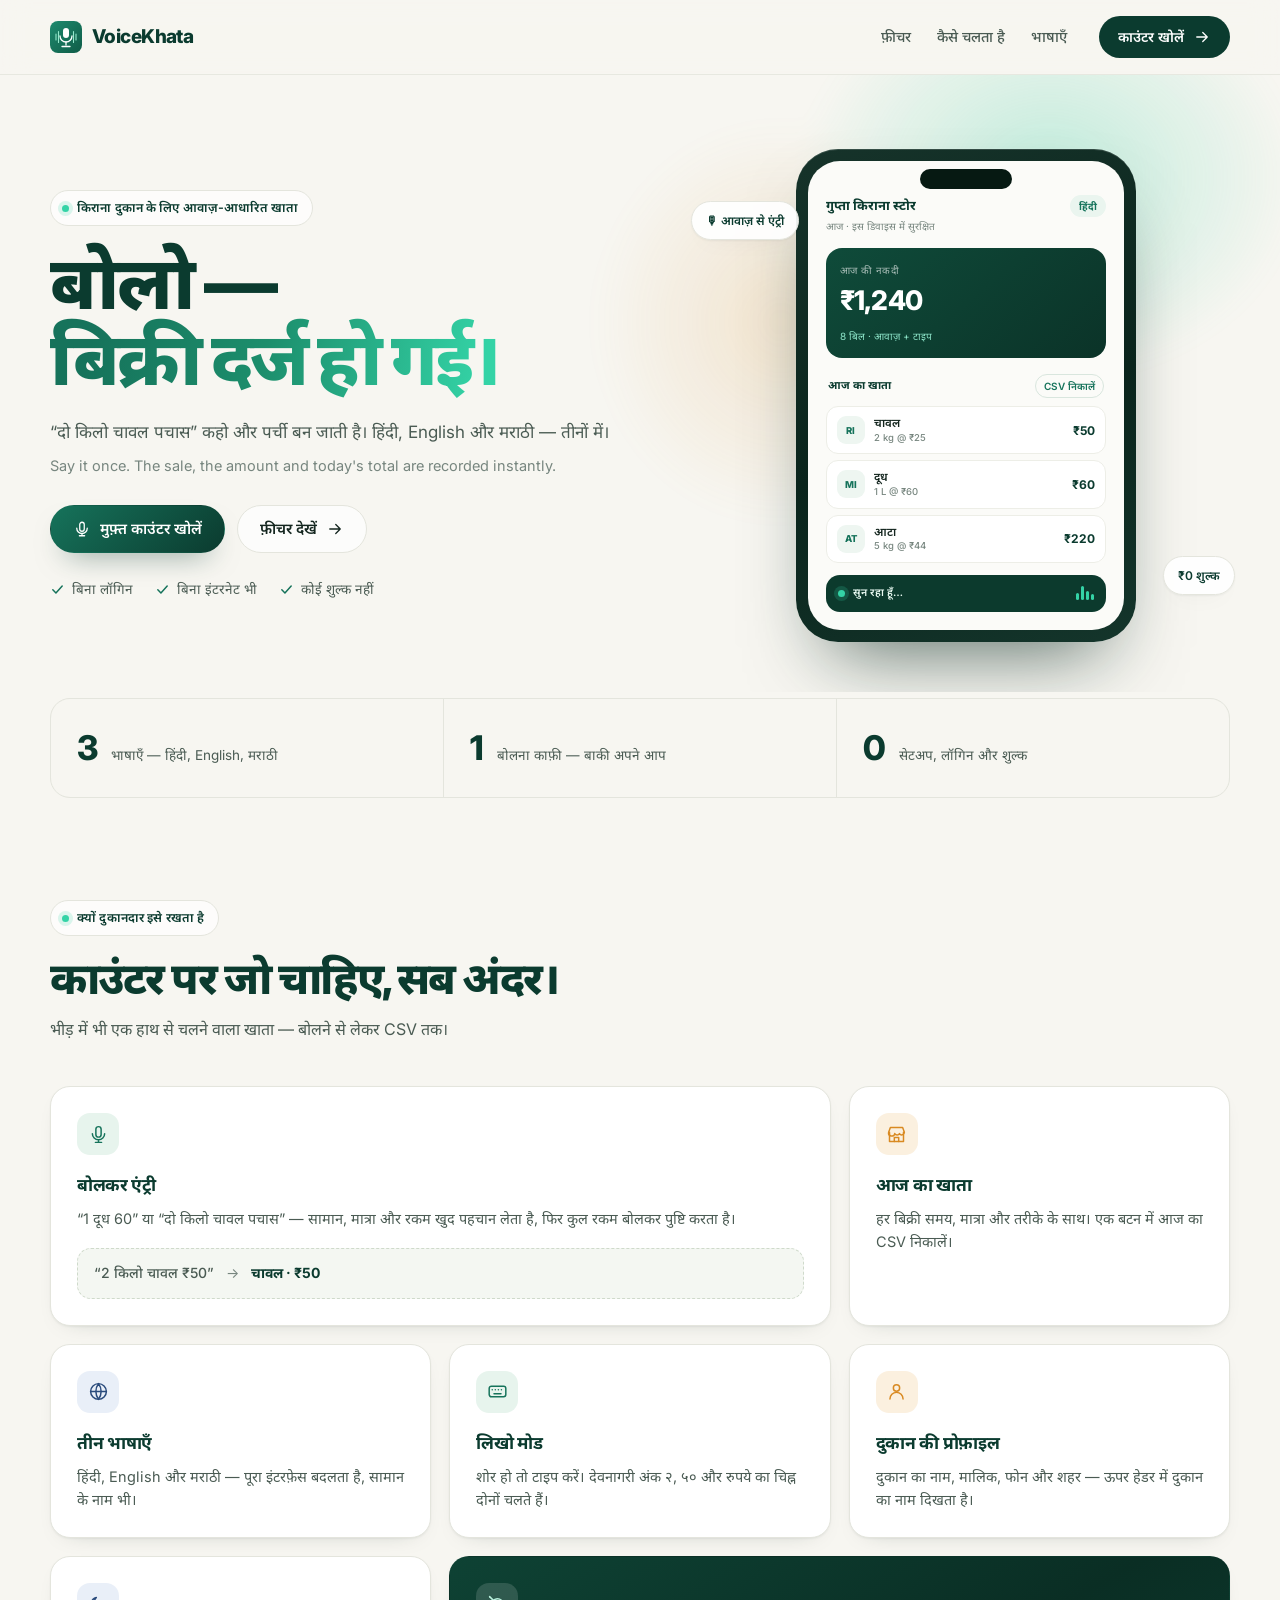
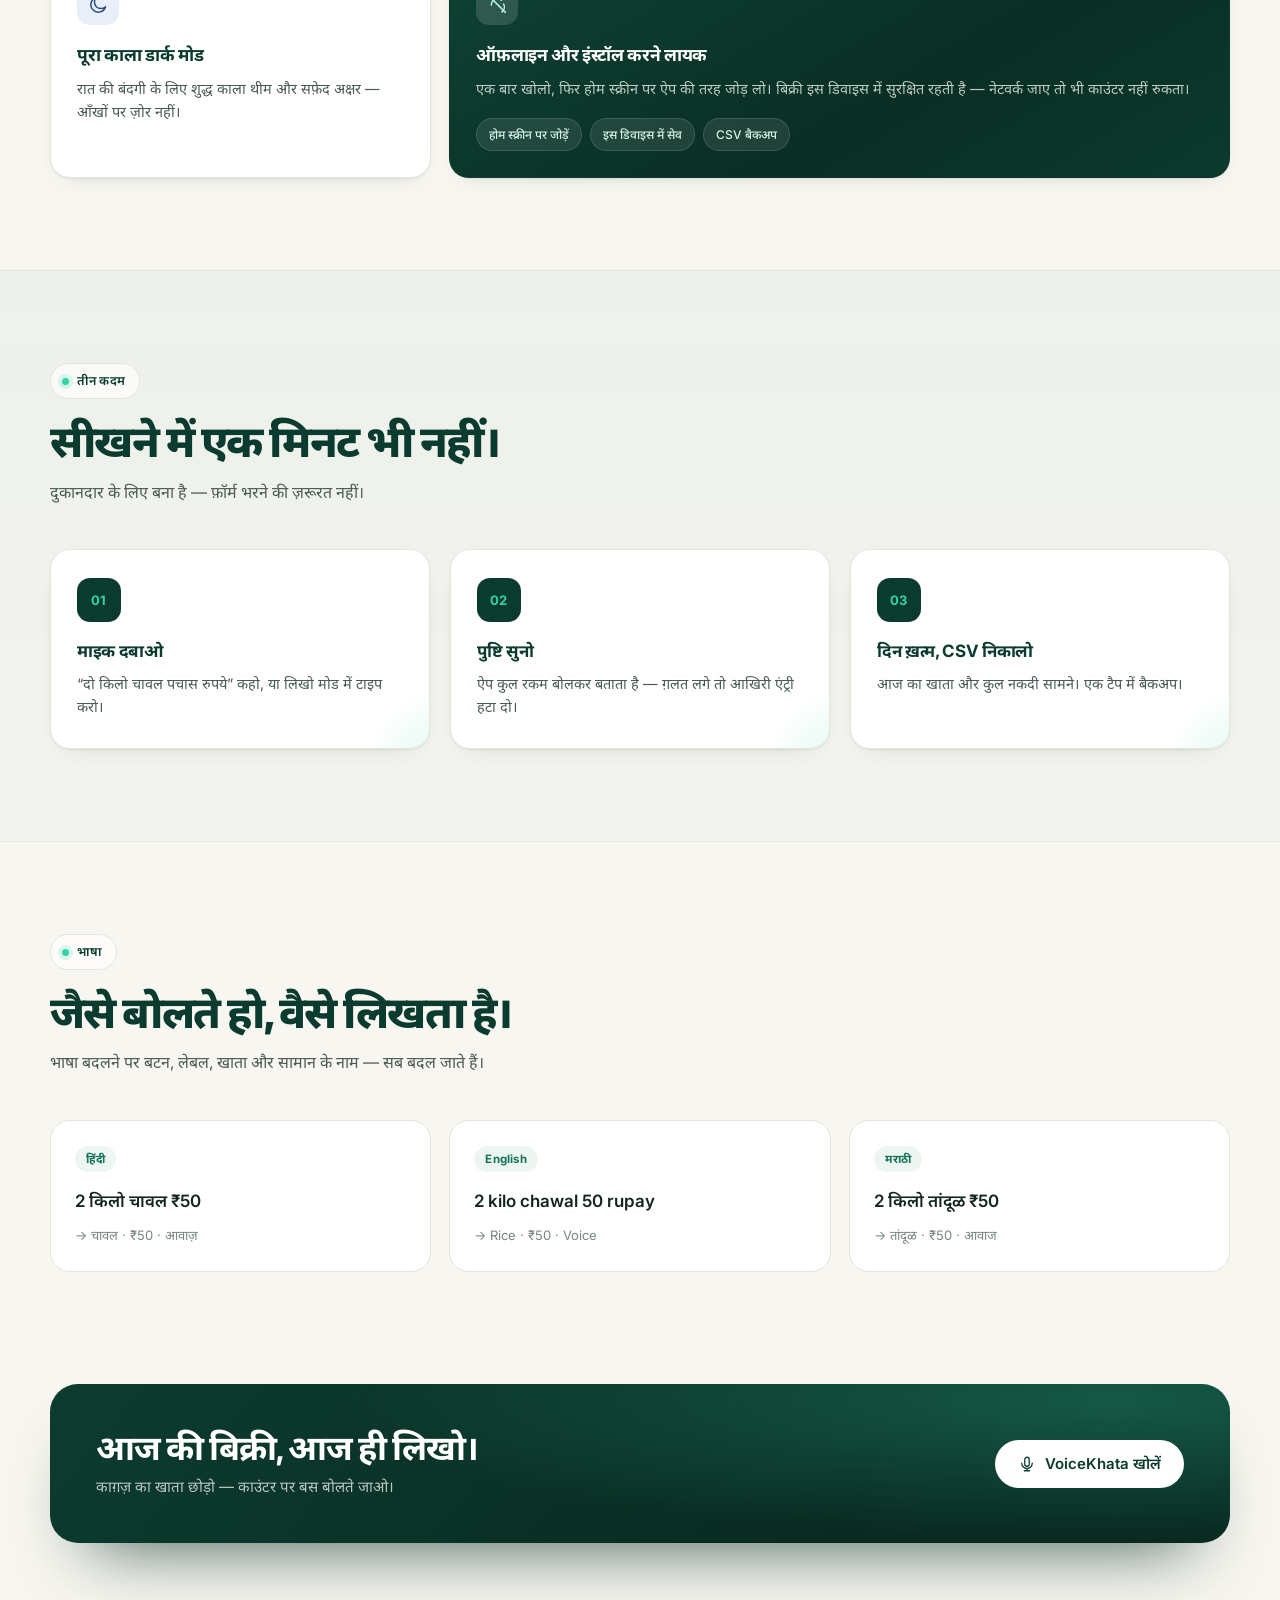
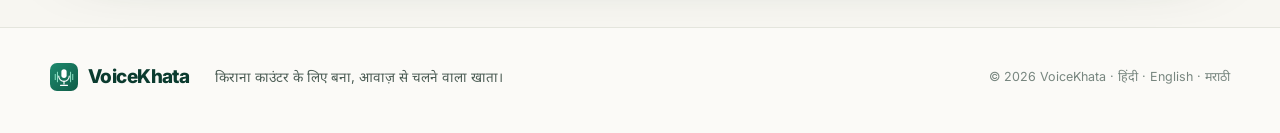
==== web/site/index.html @ f40ab196 "Translate the whole counter into three languages and ship a landing site The counter now switches ev" ====
<!DOCTYPE html>
<html lang="hi">
<head>
<meta charset="utf-8" />
<meta name="viewport" content="width=device-width, initial-scale=1" />
<meta name="theme-color" content="#0B3B2F" />
<meta name="description" content="VoiceKhata — किराना दुकान के लिए आवाज़ से चलने वाला खाता। बोलो, बिक्री दर्ज हो गई। A voice-first sales ledger for kirana shops." />
<title>VoiceKhata — बोलो, बिक्री दर्ज हो गई</title>
<link rel="icon" href="../icons/icon.svg" type="image/svg+xml" />
<link rel="preconnect" href="https://fonts.googleapis.com" />
<link rel="preconnect" href="https://fonts.gstatic.com" crossorigin />
<link href="https://fonts.googleapis.com/css2?family=Inter:wght@400;500;600;700;800&family=Noto+Sans+Devanagari:wght@400;500;600;700&display=swap" rel="stylesheet" />
<link rel="stylesheet" href="site.css" />
</head>
<body>

<svg class="sprite" aria-hidden="true" focusable="false">
  <symbol id="i-mic" viewBox="0 0 24 24"><path d="M12 3a3 3 0 0 1 3 3v6a3 3 0 0 1-6 0V6a3 3 0 0 1 3-3Z"/><path d="M5 11a7 7 0 0 0 14 0M12 18v3M8.5 21h7"/></symbol>
  <symbol id="i-check" viewBox="0 0 24 24"><path d="m4.5 12.5 5 5 10-11"/></symbol>
  <symbol id="i-arrow" viewBox="0 0 24 24"><path d="M5 12h14M13 6l6 6-6 6"/></symbol>
  <symbol id="i-keyboard" viewBox="0 0 24 24"><rect x="2.5" y="6" width="19" height="12" rx="2.5"/><path d="M6 10h.01M9.5 10h.01M13 10h.01M16.5 10h.01M8 14.5h8"/></symbol>
  <symbol id="i-download" viewBox="0 0 24 24"><path d="M12 3v12m0 0 4.5-4.5M12 15l-4.5-4.5"/><path d="M4 18.5v1A1.5 1.5 0 0 0 5.5 21h13a1.5 1.5 0 0 0 1.5-1.5v-1"/></symbol>
  <symbol id="i-moon" viewBox="0 0 24 24"><path d="M20 14.5A8.5 8.5 0 1 1 9.5 4a6.8 6.8 0 0 0 10.5 10.5Z"/></symbol>
  <symbol id="i-user" viewBox="0 0 24 24"><circle cx="12" cy="8" r="3.6"/><path d="M4.5 20.5a7.5 7.5 0 0 1 15 0"/></symbol>
  <symbol id="i-store" viewBox="0 0 24 24"><path d="M4 9.5V20h16V9.5"/><path d="M3 9.5 5 4h14l2 5.5a3 3 0 0 1-5.6 1.4 3 3 0 0 1-5.4 0A3 3 0 0 1 3 9.5Z"/><path d="M9.5 20v-4.5h5V20"/></symbol>
  <symbol id="i-globe" viewBox="0 0 24 24"><circle cx="12" cy="12" r="9"/><path d="M3 12h18M12 3a15 15 0 0 1 0 18 15 15 0 0 1 0-18Z"/></symbol>
  <symbol id="i-offline" viewBox="0 0 24 24"><path d="M5 12.5a7 7 0 0 1 11.5-5.4M19 11.5a7 7 0 0 1-2 9"/><path d="m3 3 18 18"/></symbol>
</svg>

<header class="nav">
  <div class="shell nav__inner">
    <a class="brand" href="../">
      <img src="../icons/icon.svg" alt="" width="32" height="32" />
      <span class="brand__name">VoiceKhata</span>
    </a>
    <nav class="nav__links" aria-label="Primary">
      <a href="#features">फ़ीचर</a>
      <a href="#how">कैसे चलता है</a>
      <a href="#languages">भाषाएँ</a>
    </nav>
    <a class="btn btn--dark btn--sm nav__cta" href="../">
      काउंटर खोलें
      <svg class="ic"><use href="#i-arrow"/></svg>
    </a>
  </div>
</header>

<main>

  <!-- HERO -->
  <section class="hero">
    <div class="hero__glow" aria-hidden="true"></div>
    <div class="shell hero__grid">
      <div class="hero__copy">
        <p class="eyebrow reveal" style="--i:0">
          <span class="dot"></span> किराना दुकान के लिए आवाज़-आधारित खाता
        </p>
        <h1 class="hero__title reveal" style="--i:1">
          बोलो —<br />
          <span class="grad">बिक्री दर्ज हो गई।</span>
        </h1>
        <p class="hero__sub reveal" style="--i:2">
          “दो किलो चावल पचास” कहो और पर्ची बन जाती है। हिंदी, English और मराठी — तीनों में।
          <span class="hero__sub-en">Say it once. The sale, the amount and today's total are recorded instantly.</span>
        </p>
        <div class="hero__actions reveal" style="--i:3">
          <a class="btn btn--primary" href="../">
            <svg class="ic"><use href="#i-mic"/></svg>
            मुफ़्त काउंटर खोलें
          </a>
          <a class="btn btn--ghost" href="#features">
            फ़ीचर देखें
            <svg class="ic"><use href="#i-arrow"/></svg>
          </a>
        </div>
        <ul class="hero__proof reveal" style="--i:4">
          <li><svg class="ic"><use href="#i-check"/></svg> बिना लॉगिन</li>
          <li><svg class="ic"><use href="#i-check"/></svg> बिना इंटरनेट भी</li>
          <li><svg class="ic"><use href="#i-check"/></svg> कोई शुल्क नहीं</li>
        </ul>
      </div>

      <div class="hero__stage reveal" style="--i:2" aria-hidden="true">
        <div class="phone">
          <div class="phone__notch"></div>
          <div class="phone__screen">
            <div class="mini__top">
              <div>
                <p class="mini__shop">गुप्ता किराना स्टोर</p>
                <p class="mini__meta">आज · इस डिवाइस में सुरक्षित</p>
              </div>
              <span class="mini__chip">हिंदी</span>
            </div>

            <div class="mini__cash">
              <span>आज की नकदी</span>
              <strong>₹1,240</strong>
              <span class="mini__badge">8 बिल · आवाज़ + टाइप</span>
            </div>

            <div class="mini__legend">
              <span>आज का खाता</span>
              <span>CSV निकालें</span>
            </div>

            <ul class="mini__rows">
              <li>
                <span class="mini__avatar">RI</span>
                <span class="mini__name">चावल<small>2 kg @ ₹25</small></span>
                <span class="mini__amt">₹50</span>
              </li>
              <li>
                <span class="mini__avatar">MI</span>
                <span class="mini__name">दूध<small>1 L @ ₹60</small></span>
                <span class="mini__amt">₹60</span>
              </li>
              <li>
                <span class="mini__avatar">AT</span>
                <span class="mini__name">आटा<small>5 kg @ ₹44</small></span>
                <span class="mini__amt">₹220</span>
              </li>
            </ul>

            <div class="mini__mic">
              <span class="mini__mic-dot"></span>
              <span>सुन रहा हूँ…</span>
              <span class="mini__wave"><i></i><i></i><i></i><i></i></span>
            </div>
          </div>
        </div>
        <span class="float float--1">🎙 आवाज़ से एंट्री</span>
        <span class="float float--2">₹0 शुल्क</span>
      </div>
    </div>
  </section>

  <!-- STATS -->
  <section class="stats">
    <div class="shell stats__grid">
      <div class="stat reveal"><b>3</b><span>भाषाएँ — हिंदी, English, मराठी</span></div>
      <div class="stat reveal" style="--i:1"><b>1</b><span>बोलना काफ़ी — बाकी अपने आप</span></div>
      <div class="stat reveal" style="--i:2"><b>0</b><span>सेटअप, लॉगिन और शुल्क</span></div>
    </div>
  </section>

  <!-- FEATURES -->
  <section class="section" id="features">
    <div class="shell">
      <header class="section__head">
        <p class="eyebrow"><span class="dot"></span> क्यों दुकानदार इसे रखता है</p>
        <h2 class="section__title">काउंटर पर जो चाहिए, सब अंदर।</h2>
        <p class="section__sub">भीड़ में भी एक हाथ से चलने वाला खाता — बोलने से लेकर CSV तक।</p>
      </header>

      <div class="cards">
        <article class="card card--wide reveal">
          <span class="card__icon card__icon--green"><svg class="ic"><use href="#i-mic"/></svg></span>
          <h3>बोलकर एंट्री</h3>
          <p>“1 दूध 60” या “दो किलो चावल पचास” — सामान, मात्रा और रकम खुद पहचान लेता है, फिर कुल रकम बोलकर पुष्टि करता है।</p>
          <div class="sample">
            <span class="sample__quote">“2 किलो चावल ₹50”</span>
            <span class="sample__arrow">→</span>
            <span class="sample__out">चावल · ₹50</span>
          </div>
        </article>

        <article class="card reveal" style="--i:1">
          <span class="card__icon card__icon--amber"><svg class="ic"><use href="#i-store"/></svg></span>
          <h3>आज का खाता</h3>
          <p>हर बिक्री समय, मात्रा और तरीके के साथ। एक बटन में आज का CSV निकालें।</p>
        </article>

        <article class="card reveal" style="--i:2">
          <span class="card__icon card__icon--navy"><svg class="ic"><use href="#i-globe"/></svg></span>
          <h3>तीन भाषाएँ</h3>
          <p>हिंदी, English और मराठी — पूरा इंटरफ़ेस बदलता है, सामान के नाम भी।</p>
        </article>

        <article class="card reveal" style="--i:3">
          <span class="card__icon card__icon--green"><svg class="ic"><use href="#i-keyboard"/></svg></span>
          <h3>लिखो मोड</h3>
          <p>शोर हो तो टाइप करें। देवनागरी अंक २, ५० और रुपये का चिह्न दोनों चलते हैं।</p>
        </article>

        <article class="card reveal" style="--i:4">
          <span class="card__icon card__icon--amber"><svg class="ic"><use href="#i-user"/></svg></span>
          <h3>दुकान की प्रोफ़ाइल</h3>
          <p>दुकान का नाम, मालिक, फोन और शहर — ऊपर हेडर में दुकान का नाम दिखता है।</p>
        </article>

        <article class="card reveal" style="--i:5">
          <span class="card__icon card__icon--navy"><svg class="ic"><use href="#i-moon"/></svg></span>
          <h3>पूरा काला डार्क मोड</h3>
          <p>रात की बंदगी के लिए शुद्ध काला थीम और सफ़ेद अक्षर — आँखों पर ज़ोर नहीं।</p>
        </article>

        <article class="card card--wide card--dark reveal" style="--i:6">
          <span class="card__icon card__icon--light"><svg class="ic"><use href="#i-offline"/></svg></span>
          <h3>ऑफ़लाइन और इंस्टॉल करने लायक</h3>
          <p>एक बार खोलो, फिर होम स्क्रीन पर ऐप की तरह जोड़ लो। बिक्री इस डिवाइस में सुरक्षित रहती है — नेटवर्क जाए तो भी काउंटर नहीं रुकता।</p>
          <div class="pills">
            <span>होम स्क्रीन पर जोड़ें</span>
            <span>इस डिवाइस में सेव</span>
            <span>CSV बैकअप</span>
          </div>
        </article>
      </div>
    </div>
  </section>

  <!-- HOW -->
  <section class="section section--tint" id="how">
    <div class="shell">
      <header class="section__head">
        <p class="eyebrow"><span class="dot"></span> तीन कदम</p>
        <h2 class="section__title">सीखने में एक मिनट भी नहीं।</h2>
        <p class="section__sub">दुकानदार के लिए बना है — फ़ॉर्म भरने की ज़रूरत नहीं।</p>
      </header>

      <ol class="steps">
        <li class="step reveal">
          <span class="step__no">01</span>
          <h3>माइक दबाओ</h3>
          <p>“दो किलो चावल पचास रुपये” कहो, या लिखो मोड में टाइप करो।</p>
        </li>
        <li class="step reveal" style="--i:1">
          <span class="step__no">02</span>
          <h3>पुष्टि सुनो</h3>
          <p>ऐप कुल रकम बोलकर बताता है — ग़लत लगे तो आखिरी एंट्री हटा दो।</p>
        </li>
        <li class="step reveal" style="--i:2">
          <span class="step__no">03</span>
          <h3>दिन ख़त्म, CSV निकालो</h3>
          <p>आज का खाता और कुल नकदी सामने। एक टैप में बैकअप।</p>
        </li>
      </ol>
    </div>
  </section>

  <!-- LANGUAGES -->
  <section class="section" id="languages">
    <div class="shell">
      <header class="section__head">
        <p class="eyebrow"><span class="dot"></span> भाषा</p>
        <h2 class="section__title">जैसे बोलते हो, वैसे लिखता है।</h2>
        <p class="section__sub">भाषा बदलने पर बटन, लेबल, खाता और सामान के नाम — सब बदल जाते हैं।</p>
      </header>

      <div class="langs">
        <article class="lang reveal">
          <span class="lang__tag">हिंदी</span>
          <p class="lang__line">2 किलो चावल ₹50</p>
          <span class="lang__out">→ चावल · ₹50 · आवाज़</span>
        </article>
        <article class="lang reveal" style="--i:1">
          <span class="lang__tag">English</span>
          <p class="lang__line">2 kilo chawal 50 rupay</p>
          <span class="lang__out">→ Rice · ₹50 · Voice</span>
        </article>
        <article class="lang reveal" style="--i:2">
          <span class="lang__tag">मराठी</span>
          <p class="lang__line">2 किलो तांदूळ ₹50</p>
          <span class="lang__out">→ तांदूळ · ₹50 · आवाज</span>
        </article>
      </div>
    </div>
  </section>

  <!-- CTA -->
  <section class="cta">
    <div class="shell cta__inner">
      <div>
        <h2>आज की बिक्री, आज ही लिखो।</h2>
        <p>काग़ज़ का खाता छोड़ो — काउंटर पर बस बोलते जाओ।</p>
      </div>
      <a class="btn btn--light" href="../">
        <svg class="ic"><use href="#i-mic"/></svg>
        VoiceKhata खोलें
      </a>
    </div>
  </section>

</main>

<footer class="foot">
  <div class="shell foot__inner">
    <div class="brand">
      <img src="../icons/icon.svg" alt="" width="28" height="28" />
      <span class="brand__name">VoiceKhata</span>
    </div>
    <p class="foot__note">किराना काउंटर के लिए बना, आवाज़ से चलने वाला खाता।</p>
    <p class="foot__meta">© <span id="year">2026</span> VoiceKhata · हिंदी · English · मराठी</p>
  </div>
</footer>

<script>
  document.getElementById("year").textContent = new Date().getFullYear();

  const targets = document.querySelectorAll(".reveal");
  if ("IntersectionObserver" in window) {
    const io = new IntersectionObserver((entries) => {
      entries.forEach((entry) => {
        if (entry.isIntersecting) {
          entry.target.classList.add("is-in");
          io.unobserve(entry.target);
        }
      });
    }, { rootMargin: "0px 0px -8% 0px", threshold: 0.12 });
    targets.forEach((el) => io.observe(el));
  } else {
    targets.forEach((el) => el.classList.add("is-in"));
  }
</script>
</body>
</html>
---- web/site/site.css ----
/* =========================================================
   VoiceKhata — marketing site
   ========================================================= */

:root {
  --forest: #0B3B2F;
  --forest-2: #10513F;
  --green: #16735B;
  --mint: #34D3A6;
  --ink: #14261F;
  --body: #4A5B53;
  --muted: #77867F;
  --cream: #F7F6F1;
  --paper: #FFFFFF;
  --line: #E4E5DD;
  --amber: #D98A22;
  --navy: #2A4B7C;
  --radius: 20px;
  --shadow-sm: 0 1px 2px rgba(16, 40, 32, 0.05), 0 8px 24px -18px rgba(16, 40, 32, 0.35);
  --shadow-md: 0 2px 4px rgba(16, 40, 32, 0.04), 0 28px 60px -34px rgba(16, 40, 32, 0.45);
  --font: "Inter", "Noto Sans Devanagari", system-ui, -apple-system, "Segoe UI", sans-serif;
}

* { box-sizing: border-box; }

html { scroll-behavior: smooth; -webkit-text-size-adjust: 100%; }

body {
  margin: 0;
  font-family: var(--font);
  color: var(--ink);
  background: var(--cream);
  line-height: 1.6;
  -webkit-font-smoothing: antialiased;
  overflow-x: hidden;
}

img, svg { display: block; }

a { color: inherit; text-decoration: none; }

.shell { width: min(1180px, 100% - 48px); margin-inline: auto; }

.sprite { position: absolute; width: 0; height: 0; overflow: hidden; }

.ic { width: 18px; height: 18px; fill: none; stroke: currentColor; stroke-width: 1.7; stroke-linecap: round; stroke-linejoin: round; flex: none; }

/* ---------------------------- buttons ---------------------------- */

.btn {
  display: inline-flex;
  align-items: center;
  justify-content: center;
  gap: 9px;
  min-height: 48px;
  padding: 0 22px;
  border: 1px solid transparent;
  border-radius: 999px;
  font: inherit;
  font-size: 15px;
  font-weight: 600;
  cursor: pointer;
  transition: transform 0.28s cubic-bezier(0.22, 1, 0.36, 1), box-shadow 0.28s, background 0.2s, color 0.2s;
}

.btn--sm { min-height: 42px; padding: 0 18px; font-size: 14px; }

.btn--primary {
  background: linear-gradient(135deg, var(--green), var(--forest));
  color: #fff;
  box-shadow: 0 14px 30px -16px rgba(11, 59, 47, 0.65);
}

.btn--primary:hover { transform: translateY(-2px); box-shadow: 0 20px 38px -16px rgba(11, 59, 47, 0.75); }

.btn--dark { background: var(--forest); color: #fff; }
.btn--dark:hover { background: var(--forest-2); transform: translateY(-1px); }

.btn--ghost { background: rgba(255, 255, 255, 0.7); border-color: var(--line); color: var(--ink); }
.btn--ghost:hover { border-color: #C7CBBF; background: #fff; transform: translateY(-2px); }

.btn--light { background: #fff; color: var(--forest); }
.btn--light:hover { transform: translateY(-2px); box-shadow: 0 18px 34px -18px rgba(0, 0, 0, 0.5); }

/* ---------------------------- nav ---------------------------- */

.nav {
  position: sticky;
  top: 0;
  z-index: 30;
  background: rgba(247, 246, 241, 0.82);
  backdrop-filter: saturate(1.5) blur(14px);
  border-bottom: 1px solid rgba(228, 229, 221, 0.8);
}

.nav__inner { display: flex; align-items: center; gap: 28px; height: 74px; }

.brand { display: inline-flex; align-items: center; gap: 10px; }

.brand__name {
  font-weight: 800;
  font-size: 19px;
  letter-spacing: -0.03em;
  color: var(--forest);
}

.nav__links { display: flex; gap: 26px; margin-left: auto; font-size: 14.5px; font-weight: 500; color: var(--body); }
.nav__links a { position: relative; padding: 6px 0; transition: color 0.2s; }
.nav__links a::after {
  content: "";
  position: absolute;
  left: 0; right: 100%; bottom: 0;
  height: 2px;
  background: var(--mint);
  border-radius: 2px;
  transition: right 0.28s cubic-bezier(0.22, 1, 0.36, 1);
}
.nav__links a:hover { color: var(--forest); }
.nav__links a:hover::after { right: 0; }

.nav__cta { margin-left: 4px; }

/* ---------------------------- hero ---------------------------- */

.hero { position: relative; padding: 64px 0 40px; overflow: hidden; }

.hero__glow {
  position: absolute;
  inset: -30% -10% auto 40%;
  height: 720px;
  background:
    radial-gradient(closest-side at 60% 40%, rgba(52, 211, 166, 0.28), transparent 70%),
    radial-gradient(closest-side at 30% 60%, rgba(217, 138, 34, 0.16), transparent 70%);
  filter: blur(10px);
  pointer-events: none;
}

.hero__grid {
  position: relative;
  display: grid;
  grid-template-columns: 1.06fr 0.94fr;
  gap: 56px;
  align-items: center;
}

.eyebrow {
  display: inline-flex;
  align-items: center;
  gap: 8px;
  margin: 0 0 18px;
  padding: 7px 14px 7px 11px;
  border: 1px solid var(--line);
  border-radius: 999px;
  background: rgba(255, 255, 255, 0.72);
  font-size: 12.5px;
  font-weight: 600;
  letter-spacing: 0.01em;
  color: var(--forest);
}

.eyebrow .dot { width: 7px; height: 7px; border-radius: 50%; background: var(--mint); box-shadow: 0 0 0 4px rgba(52, 211, 166, 0.18); }

.hero__title {
  margin: 0;
  font-size: clamp(40px, 6vw, 74px);
  line-height: 1.03;
  letter-spacing: -0.045em;
  font-weight: 800;
  color: var(--forest);
}

.grad {
  background: linear-gradient(100deg, var(--green) 10%, #1C8E6C 48%, var(--mint) 96%);
  -webkit-background-clip: text;
  background-clip: text;
  color: transparent;
}

.hero__sub {
  max-width: 33em;
  margin: 22px 0 0;
  font-size: 17px;
  color: var(--body);
}

.hero__sub-en { display: block; margin-top: 8px; font-size: 14.5px; color: var(--muted); }

.hero__actions { display: flex; flex-wrap: wrap; gap: 12px; margin-top: 28px; }

.hero__proof { display: flex; flex-wrap: wrap; gap: 8px 22px; margin: 26px 0 0; padding: 0; list-style: none; font-size: 13.5px; color: var(--body); }
.hero__proof li { display: flex; align-items: center; gap: 7px; }
.hero__proof .ic { width: 15px; height: 15px; color: var(--green); stroke-width: 2.4; }

/* phone */

.hero__stage { position: relative; display: grid; place-items: center; padding: 10px 0; }

.phone {
  position: relative;
  width: min(340px, 100%);
  padding: 12px;
  border-radius: 42px;
  background: linear-gradient(160deg, #16332A, #0A241C 55%, #14352B);
  box-shadow:
    0 40px 80px -34px rgba(9, 40, 31, 0.7),
    0 0 0 1px rgba(255, 255, 255, 0.06),
    inset 0 1px 0 rgba(255, 255, 255, 0.14);
  animation: float 7s ease-in-out infinite;
}

@keyframes float {
  0%, 100% { transform: translateY(0) rotate(-1deg); }
  50% { transform: translateY(-12px) rotate(-1deg); }
}

.phone__notch {
  position: absolute;
  top: 20px; left: 50%;
  translate: -50% 0;
  width: 92px; height: 20px;
  border-radius: 999px;
  background: #061912;
  z-index: 2;
}

.phone__screen {
  position: relative;
  border-radius: 32px;
  background: #FBFBF8;
  padding: 34px 18px 18px;
  overflow: hidden;
}

.mini__top { display: flex; align-items: flex-start; justify-content: space-between; gap: 10px; }

.mini__shop { margin: 0; font-size: 13px; font-weight: 700; color: var(--forest); }
.mini__meta { margin: 2px 0 0; font-size: 10px; color: var(--muted); }

.mini__chip {
  padding: 3px 9px;
  border-radius: 999px;
  background: #EAF5EF;
  color: var(--green);
  font-size: 10px;
  font-weight: 700;
}

.mini__cash {
  margin-top: 14px;
  padding: 14px;
  border-radius: 16px;
  background: linear-gradient(140deg, #0F4B3A, #0B3328);
  color: #fff;
  display: grid;
  gap: 1px;
}

.mini__cash span:first-child { font-size: 10px; color: rgba(255, 255, 255, 0.65); letter-spacing: 0.04em; text-transform: uppercase; }
.mini__cash strong { font-size: 27px; letter-spacing: -0.03em; font-weight: 800; }
.mini__badge { margin-top: 5px; font-size: 10px; color: #8FE7CB; }

.mini__legend { display: flex; justify-content: space-between; align-items: center; margin: 16px 2px 8px; font-size: 11px; font-weight: 700; color: var(--forest); }
.mini__legend span:last-child { font-weight: 600; color: var(--green); font-size: 10px; padding: 3px 8px; border: 1px solid #D9E6DE; border-radius: 999px; }

.mini__rows { list-style: none; margin: 0; padding: 0; display: grid; gap: 6px; }

.mini__rows li {
  display: flex;
  align-items: center;
  gap: 9px;
  padding: 9px 10px;
  border-radius: 12px;
  background: #fff;
  border: 1px solid #EDEEE7;
}

.mini__avatar {
  display: grid;
  place-items: center;
  width: 28px; height: 28px;
  border-radius: 9px;
  background: #EEF6F1;
  color: var(--green);
  font-size: 9.5px;
  font-weight: 800;
  letter-spacing: 0.02em;
  flex: none;
}

.mini__name { display: grid; font-size: 11.5px; font-weight: 600; color: var(--ink); line-height: 1.35; }
.mini__name small { font-size: 9.5px; font-weight: 500; color: var(--muted); }
.mini__amt { margin-left: auto; font-size: 12px; font-weight: 700; color: var(--forest); }

.mini__mic {
  display: flex;
  align-items: center;
  gap: 8px;
  margin-top: 12px;
  padding: 10px 12px;
  border-radius: 14px;
  background: #0C3A2D;
  color: #EAFBF3;
  font-size: 10.5px;
  font-weight: 600;
}

.mini__mic-dot { width: 7px; height: 7px; border-radius: 50%; background: var(--mint); box-shadow: 0 0 0 4px rgba(52, 211, 166, 0.2); animation: pulse 1.8s infinite; }

@keyframes pulse {
  0%, 100% { box-shadow: 0 0 0 3px rgba(52, 211, 166, 0.24); }
  50% { box-shadow: 0 0 0 8px rgba(52, 211, 166, 0.04); }
}

.mini__wave { margin-left: auto; display: flex; align-items: flex-end; gap: 2.5px; height: 14px; }
.mini__wave i { width: 2.5px; border-radius: 2px; background: var(--mint); animation: wave 1.1s ease-in-out infinite; }
.mini__wave i:nth-child(1) { height: 55%; animation-delay: 0s; }
.mini__wave i:nth-child(2) { height: 100%; animation-delay: 0.15s; }
.mini__wave i:nth-child(3) { height: 70%; animation-delay: 0.3s; }
.mini__wave i:nth-child(4) { height: 45%; animation-delay: 0.45s; }

@keyframes wave {
  0%, 100% { transform: scaleY(0.45); opacity: 0.7; }
  50% { transform: scaleY(1); opacity: 1; }
}

.float {
  position: absolute;
  padding: 9px 14px;
  border-radius: 999px;
  background: rgba(255, 255, 255, 0.92);
  border: 1px solid var(--line);
  box-shadow: var(--shadow-sm);
  font-size: 12px;
  font-weight: 600;
  color: var(--forest);
  white-space: nowrap;
}

.float--1 { top: 12%; left: -2%; animation: drift 6s ease-in-out infinite; }
.float--2 { bottom: 11%; right: -1%; animation: drift 6s ease-in-out 1.2s infinite; }

@keyframes drift {
  0%, 100% { transform: translateY(0); }
  50% { transform: translateY(-9px); }
}

/* ---------------------------- stats ---------------------------- */

.stats { padding: 6px 0 10px; }

.stats__grid {
  display: grid;
  grid-template-columns: repeat(3, 1fr);
  gap: 1px;
  background: var(--line);
  border: 1px solid var(--line);
  border-radius: var(--radius);
  overflow: hidden;
}

.stat { background: var(--cream); padding: 22px 26px; display: flex; align-items: baseline; gap: 14px; }
.stat b { font-size: 34px; font-weight: 800; letter-spacing: -0.04em; color: var(--forest); }
.stat span { font-size: 13.5px; color: var(--body); }

/* ---------------------------- sections ---------------------------- */

.section { padding: 92px 0; }
.section--tint { background: linear-gradient(180deg, rgba(22, 115, 91, 0.045), rgba(22, 115, 91, 0.015)); border-block: 1px solid rgba(228, 229, 221, 0.9); }

.section__head { max-width: 620px; margin-bottom: 44px; }
.section__title { margin: 0; font-size: clamp(28px, 4vw, 44px); line-height: 1.1; letter-spacing: -0.035em; font-weight: 800; color: var(--forest); }
.section__sub { margin: 14px 0 0; font-size: 16px; color: var(--body); }

/* ---------------------------- cards ---------------------------- */

.cards { display: grid; grid-template-columns: repeat(3, 1fr); gap: 18px; }

.card {
  position: relative;
  padding: 26px;
  border-radius: var(--radius);
  background: var(--paper);
  border: 1px solid var(--line);
  box-shadow: var(--shadow-sm);
  transition: transform 0.4s cubic-bezier(0.22, 1, 0.36, 1), box-shadow 0.4s, border-color 0.3s;
}

.card:hover { transform: translateY(-5px); box-shadow: var(--shadow-md); border-color: #D6DACD; }

.card h3 { margin: 16px 0 8px; font-size: 17.5px; letter-spacing: -0.02em; color: var(--forest); }
.card p { margin: 0; font-size: 14.5px; color: var(--body); }

.card--wide { grid-column: span 2; display: grid; align-content: start; }

.card__icon {
  display: grid;
  place-items: center;
  width: 42px; height: 42px;
  border-radius: 13px;
}

.card__icon .ic { width: 21px; height: 21px; }
.card__icon--green { background: #E7F4ED; color: var(--green); }
.card__icon--amber { background: #FBF0DF; color: var(--amber); }
.card__icon--navy { background: #E9EFF8; color: var(--navy); }
.card__icon--light { background: rgba(255, 255, 255, 0.14); color: #B8F0DC; }

.sample {
  display: flex;
  align-items: center;
  flex-wrap: wrap;
  gap: 12px;
  margin-top: 18px;
  padding: 13px 16px;
  border-radius: 14px;
  background: #F4F7F2;
  border: 1px dashed #CFDACB;
  font-size: 14px;
}

.sample__quote { color: var(--body); font-weight: 500; }
.sample__arrow { color: var(--muted); }
.sample__out { font-weight: 700; color: var(--forest); }

.card--dark {
  background: linear-gradient(150deg, #0E4234 0%, #0A2E24 60%, #0C3A2D 100%);
  border-color: transparent;
  color: #EAF7F1;
}

.card--dark h3 { color: #fff; }
.card--dark p { color: rgba(234, 247, 241, 0.78); }

.pills { display: flex; flex-wrap: wrap; gap: 8px; margin-top: 18px; }

.pills span {
  padding: 6px 12px;
  border-radius: 999px;
  background: rgba(255, 255, 255, 0.09);
  border: 1px solid rgba(255, 255, 255, 0.13);
  font-size: 12px;
  font-weight: 500;
  color: #D7F3E8;
}

/* ---------------------------- steps ---------------------------- */

.steps { display: grid; grid-template-columns: repeat(3, 1fr); gap: 20px; margin: 0; padding: 0; list-style: none; counter-reset: step; }

.step {
  position: relative;
  padding: 28px 26px 30px;
  border-radius: var(--radius);
  background: var(--paper);
  border: 1px solid var(--line);
  box-shadow: var(--shadow-sm);
  overflow: hidden;
}

.step::after {
  content: "";
  position: absolute;
  inset: auto -30% -60% auto;
  width: 180px; height: 180px;
  border-radius: 50%;
  background: radial-gradient(closest-side, rgba(52, 211, 166, 0.2), transparent);
  pointer-events: none;
}

.step__no {
  display: inline-grid;
  place-items: center;
  width: 44px; height: 44px;
  border-radius: 13px;
  background: var(--forest);
  color: var(--mint);
  font-size: 13px;
  font-weight: 700;
  letter-spacing: 0.04em;
}

.step h3 { margin: 16px 0 6px; font-size: 17px; color: var(--forest); letter-spacing: -0.02em; }
.step p { margin: 0; font-size: 14.5px; color: var(--body); }

/* ---------------------------- languages ---------------------------- */

.langs { display: grid; grid-template-columns: repeat(3, 1fr); gap: 18px; }

.lang {
  padding: 24px;
  border-radius: var(--radius);
  background: var(--paper);
  border: 1px solid var(--line);
  transition: transform 0.35s cubic-bezier(0.22, 1, 0.36, 1), box-shadow 0.35s;
}

.lang:hover { transform: translateY(-4px); box-shadow: var(--shadow-md); }

.lang__tag {
  display: inline-block;
  padding: 4px 11px;
  border-radius: 999px;
  background: #EEF6F1;
  color: var(--green);
  font-size: 11.5px;
  font-weight: 700;
  letter-spacing: 0.02em;
}

.lang__line { margin: 16px 0 6px; font-size: 17px; font-weight: 600; color: var(--ink); }
.lang__out { font-size: 13px; color: var(--muted); }

/* ---------------------------- cta ---------------------------- */

.cta { padding: 20px 0 84px; }

.cta__inner {
  display: flex;
  align-items: center;
  justify-content: space-between;
  gap: 28px;
  padding: 44px 46px;
  border-radius: 28px;
  background:
    radial-gradient(120% 160% at 90% 10%, rgba(52, 211, 166, 0.28), transparent 55%),
    linear-gradient(130deg, #0C3C2F, #092A21 70%);
  color: #fff;
  box-shadow: 0 40px 70px -40px rgba(9, 42, 33, 0.8);
}

.cta h2 { margin: 0; font-size: clamp(24px, 3vw, 34px); letter-spacing: -0.03em; line-height: 1.15; }
.cta p { margin: 8px 0 0; color: rgba(255, 255, 255, 0.72); font-size: 15px; }

/* ---------------------------- footer ---------------------------- */

.foot { border-top: 1px solid var(--line); padding: 34px 0 40px; background: rgba(255, 255, 255, 0.4); }

.foot__inner { display: flex; flex-wrap: wrap; align-items: center; gap: 14px 26px; }
.foot__note { margin: 0; font-size: 13.5px; color: var(--body); }
.foot__meta { margin: 0 0 0 auto; font-size: 12.5px; color: var(--muted); }

/* ---------------------------- reveal ---------------------------- */

.reveal {
  opacity: 0;
  transform: translateY(18px);
  transition: opacity 0.7s cubic-bezier(0.22, 1, 0.36, 1), transform 0.7s cubic-bezier(0.22, 1, 0.36, 1);
  transition-delay: calc(var(--i, 0) * 70ms);
}

.reveal.is-in { opacity: 1; transform: none; }

@media (prefers-reduced-motion: reduce) {
  .reveal { opacity: 1; transform: none; transition: none; }
  .phone, .float, .mini__mic-dot, .mini__wave i { animation: none; }
  html { scroll-behavior: auto; }
}

/* ---------------------------- responsive ---------------------------- */

@media (max-width: 980px) {
  .hero__grid { grid-template-columns: 1fr; gap: 44px; }
  .hero { padding-top: 44px; }
  .hero__stage { order: 2; }
  .float--1 { left: 2%; }
  .float--2 { right: 2%; }
  .cards { grid-template-columns: repeat(2, 1fr); }
  .card--wide { grid-column: span 2; }
  .steps { grid-template-columns: 1fr; }
  .langs { grid-template-columns: 1fr; }
  .nav__links { display: none; }
}

@media (max-width: 720px) {
  .shell { width: min(1180px, 100% - 32px); }
  .nav__inner { height: 66px; gap: 12px; }
  .brand__name { font-size: 17px; }
  .nav__cta { margin-left: auto; }
  .section { padding: 64px 0; }
  .cards { grid-template-columns: 1fr; }
  .card--wide { grid-column: span 1; }
  .stats__grid { grid-template-columns: 1fr; }
  .stat { padding: 18px 20px; }
  .cta__inner { flex-direction: column; align-items: flex-start; padding: 32px 26px; }
  .cta { padding-bottom: 60px; }
  .foot__meta { margin-left: 0; }
  .phone { width: min(320px, 92vw); }
  .float { font-size: 11px; padding: 7px 11px; }
}

@media (max-width: 400px) {
  .hero__title { font-size: 34px; }
  .float--1, .float--2 { display: none; }
}
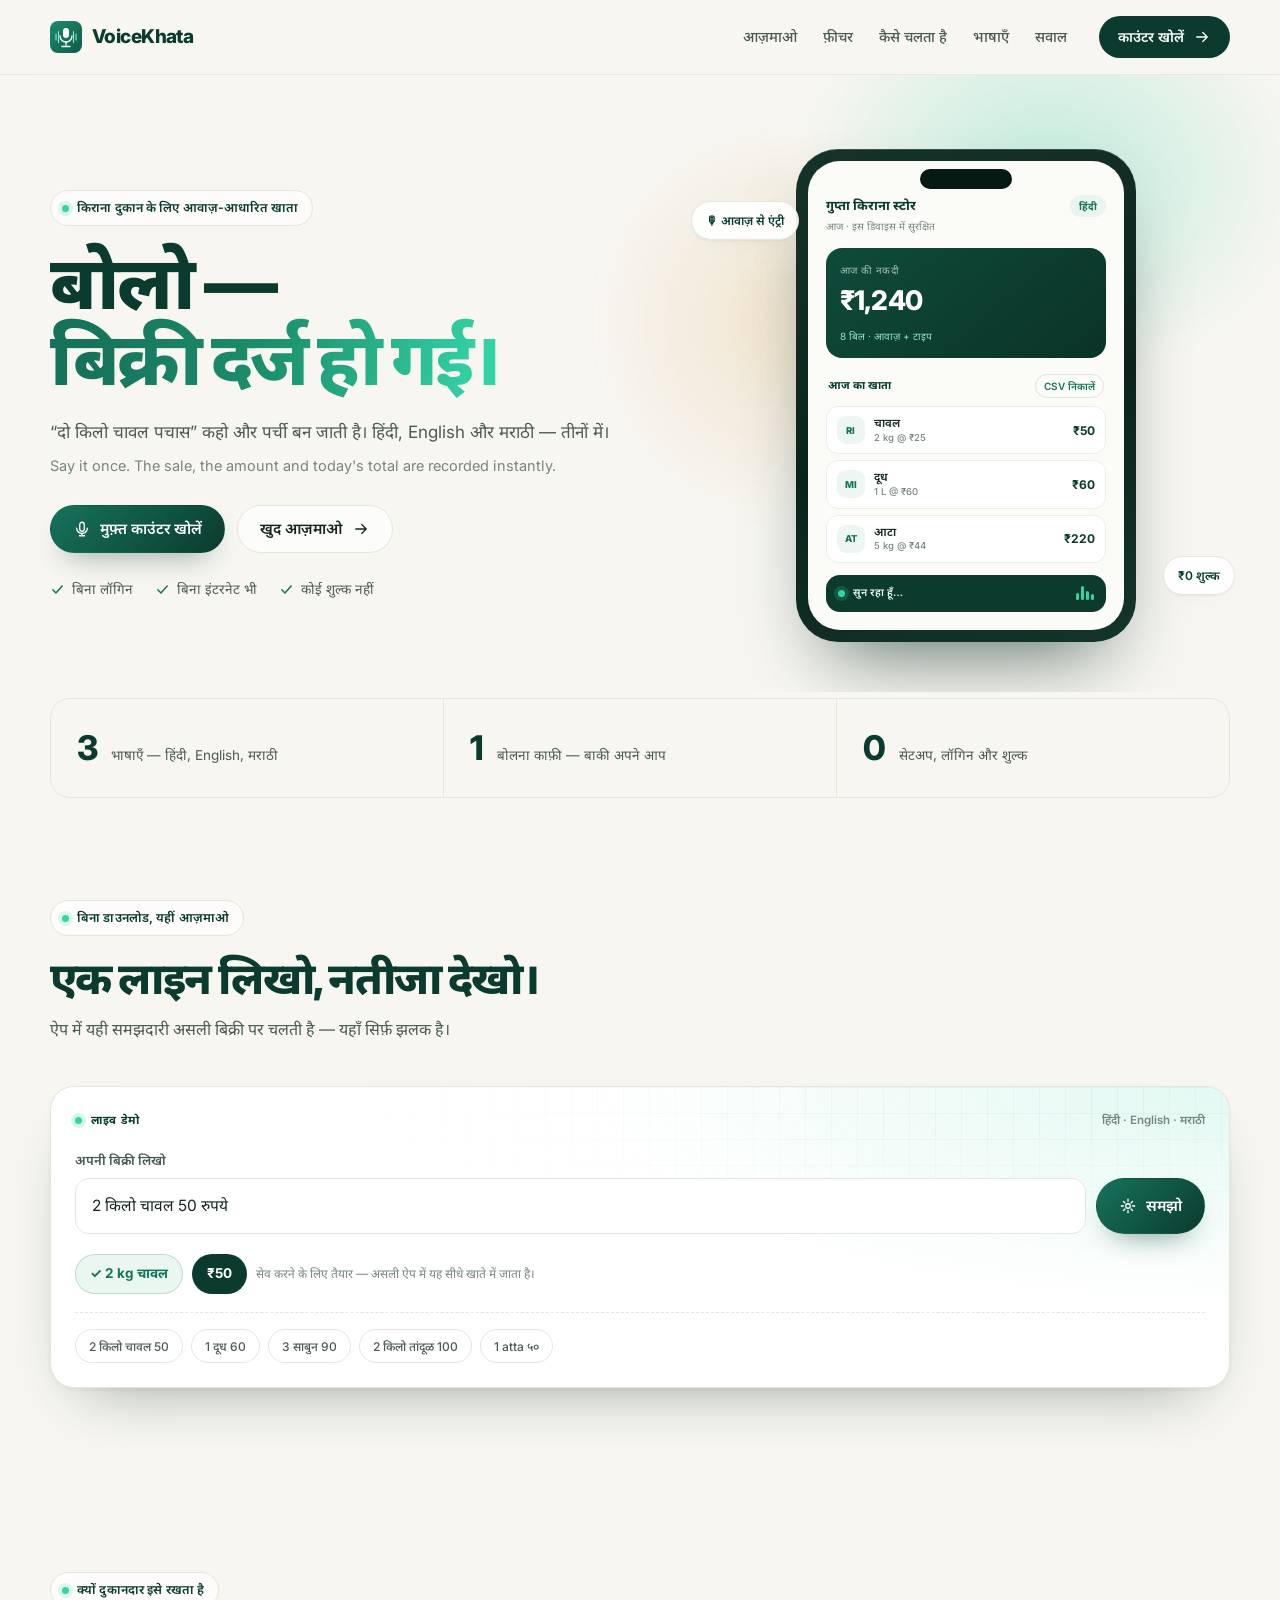
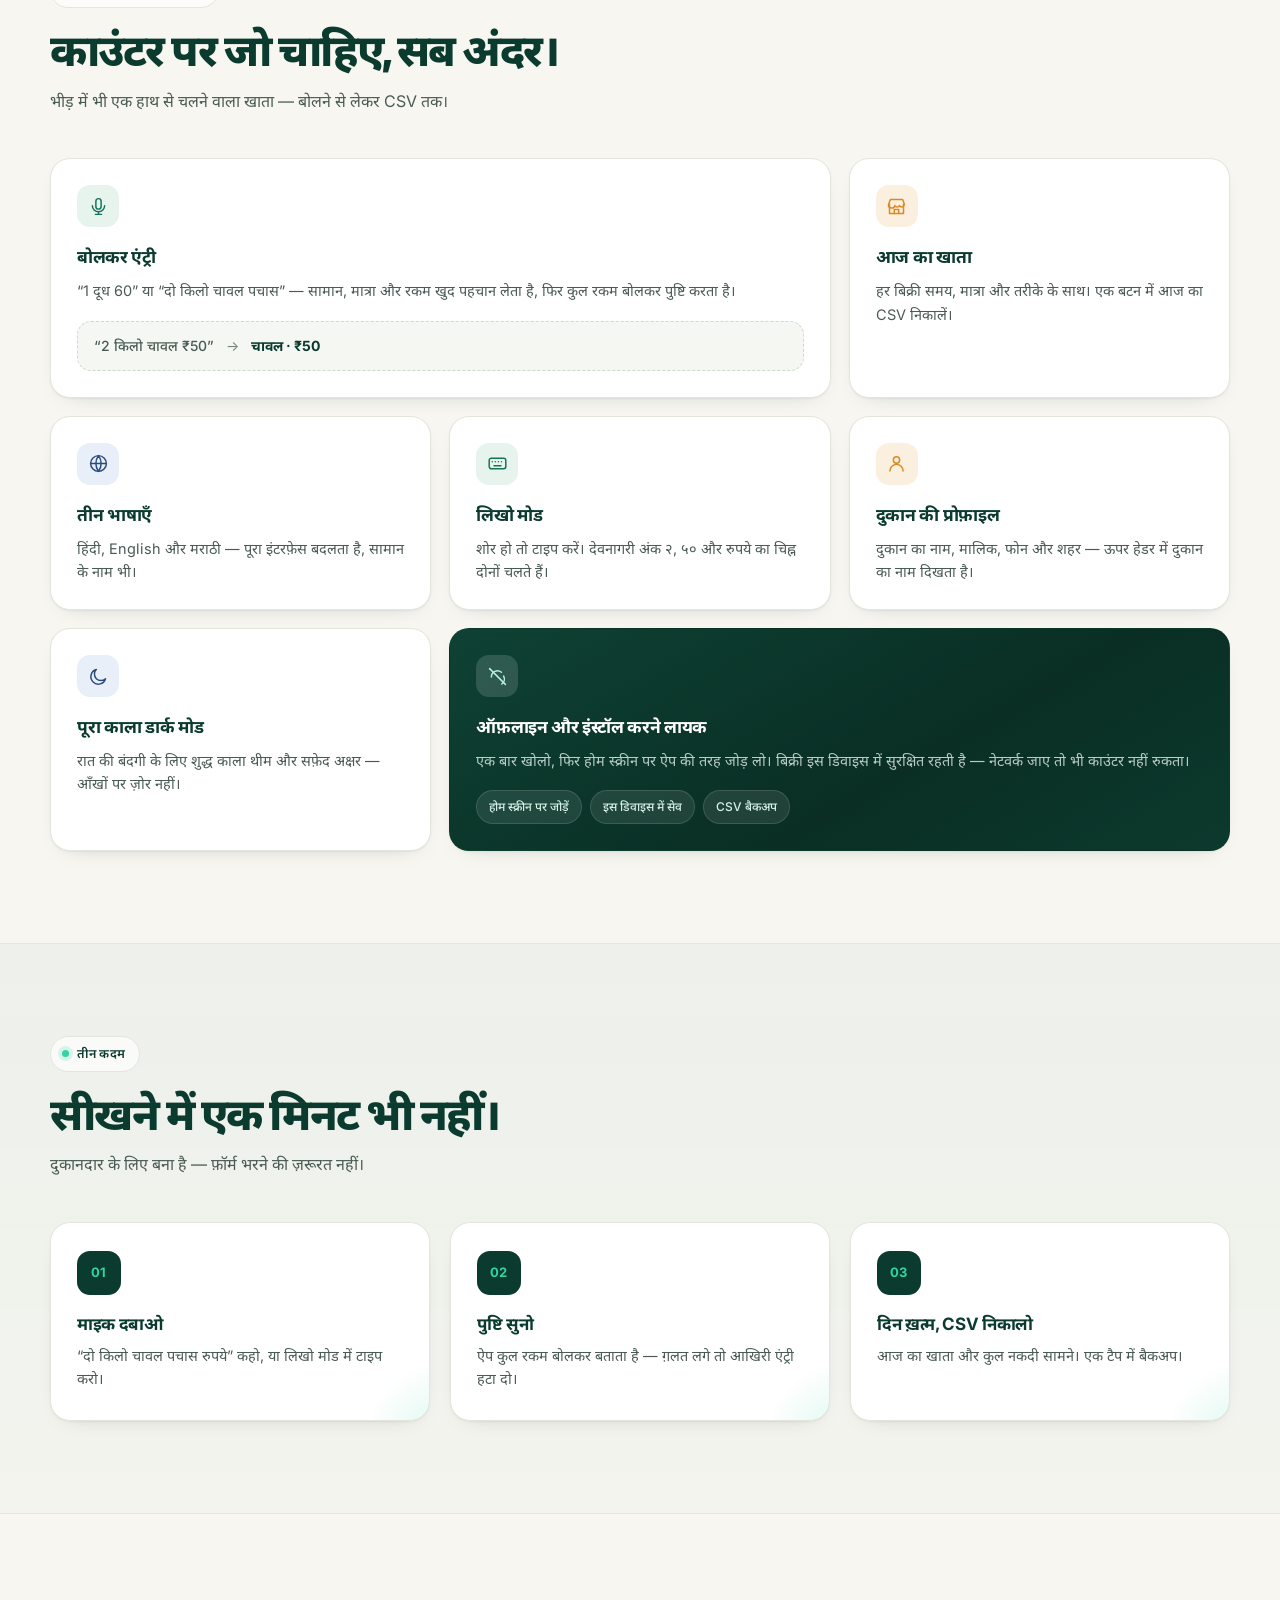
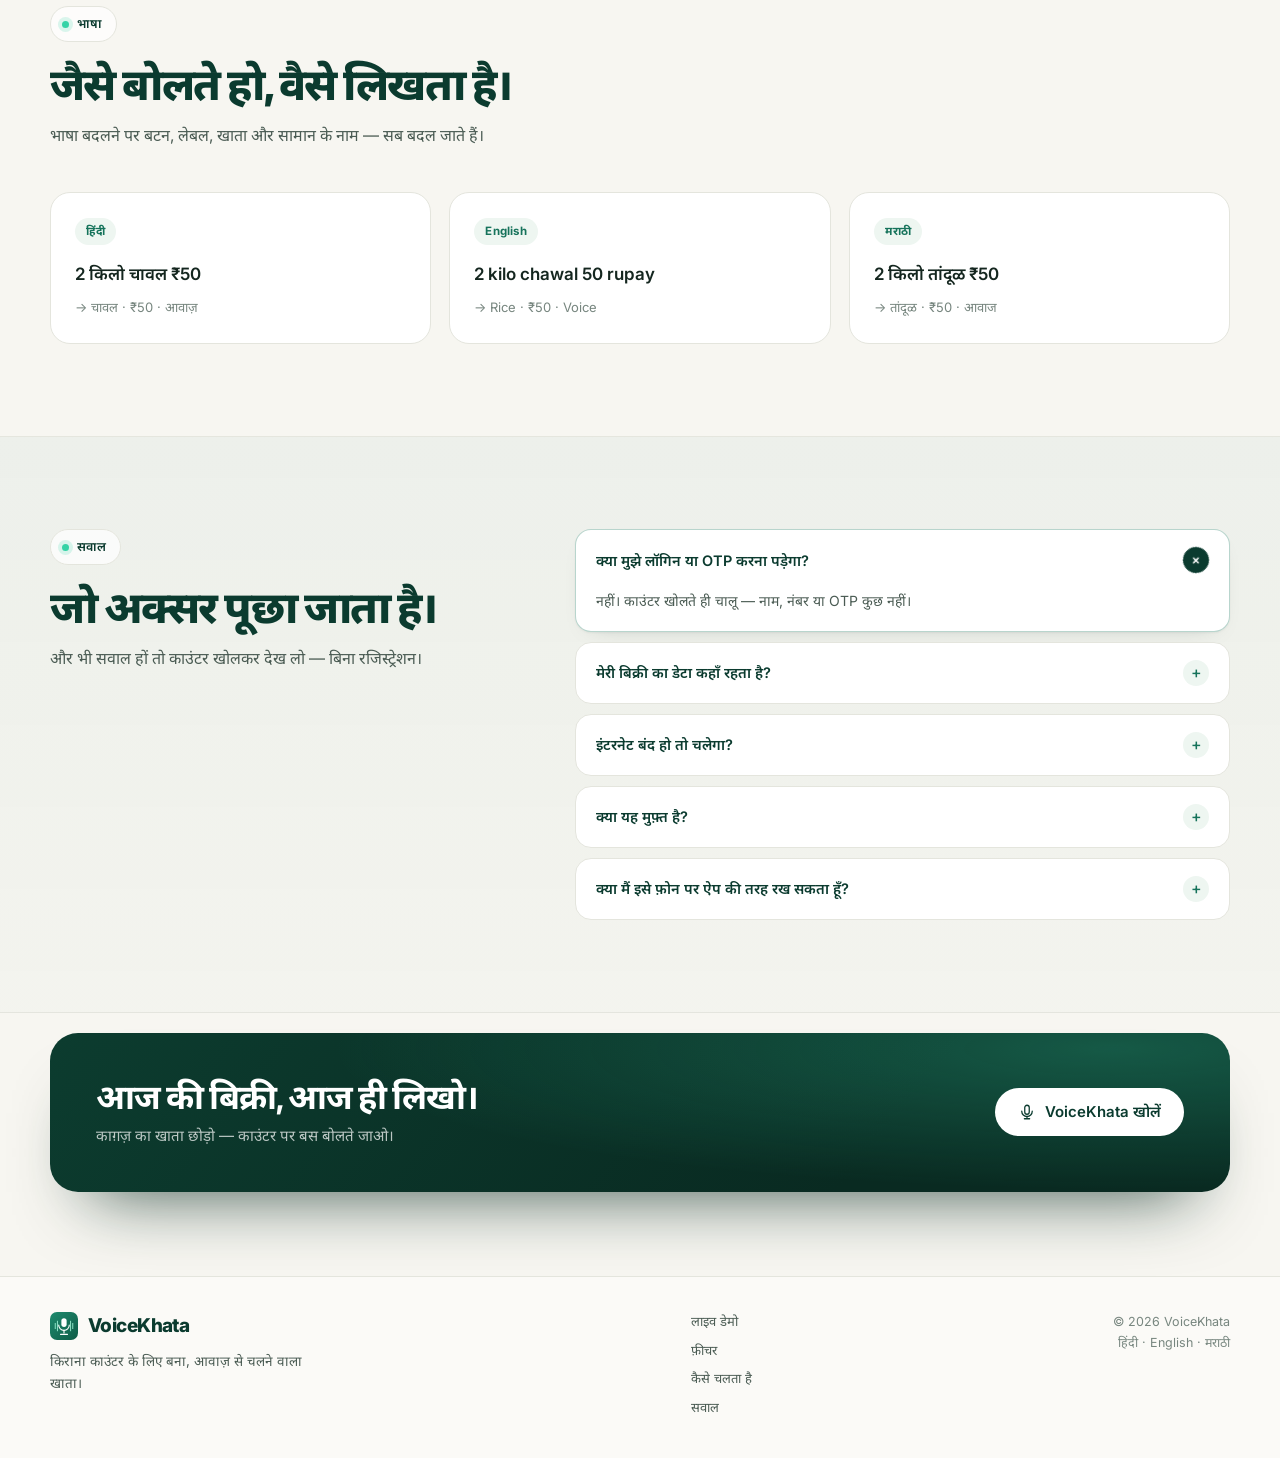
==== commit cf360405: "Catch every spoken word and fill the empty counter area The mic now asks for permission properly, re" ====
--- a/web/site/index.html
+++ b/web/site/index.html
@@ -14,6 +14,8 @@
 </head>
 <body>
 
+<div class="progress" id="progress" aria-hidden="true"></div>
+
 <svg class="sprite" aria-hidden="true" focusable="false">
   <symbol id="i-mic" viewBox="0 0 24 24"><path d="M12 3a3 3 0 0 1 3 3v6a3 3 0 0 1-6 0V6a3 3 0 0 1 3-3Z"/><path d="M5 11a7 7 0 0 0 14 0M12 18v3M8.5 21h7"/></symbol>
   <symbol id="i-check" viewBox="0 0 24 24"><path d="m4.5 12.5 5 5 10-11"/></symbol>
@@ -25,23 +27,29 @@
   <symbol id="i-store" viewBox="0 0 24 24"><path d="M4 9.5V20h16V9.5"/><path d="M3 9.5 5 4h14l2 5.5a3 3 0 0 1-5.6 1.4 3 3 0 0 1-5.4 0A3 3 0 0 1 3 9.5Z"/><path d="M9.5 20v-4.5h5V20"/></symbol>
   <symbol id="i-globe" viewBox="0 0 24 24"><circle cx="12" cy="12" r="9"/><path d="M3 12h18M12 3a15 15 0 0 1 0 18 15 15 0 0 1 0-18Z"/></symbol>
   <symbol id="i-offline" viewBox="0 0 24 24"><path d="M5 12.5a7 7 0 0 1 11.5-5.4M19 11.5a7 7 0 0 1-2 9"/><path d="m3 3 18 18"/></symbol>
+  <symbol id="i-spark" viewBox="0 0 24 24"><path d="M12 3v3M12 18v3M3 12h3M18 12h3M6 6l2 2M16 16l2 2M18 6l-2 2M8 16l-2 2"/><circle cx="12" cy="12" r="3"/></symbol>
 </svg>
 
-<header class="nav">
+<header class="nav" id="nav">
   <div class="shell nav__inner">
     <a class="brand" href="../">
       <img src="../icons/icon.svg" alt="" width="32" height="32" />
       <span class="brand__name">VoiceKhata</span>
     </a>
-    <nav class="nav__links" aria-label="Primary">
+    <nav class="nav__links" id="navLinks" aria-label="Primary">
+      <a href="#demo">आज़माओ</a>
       <a href="#features">फ़ीचर</a>
       <a href="#how">कैसे चलता है</a>
       <a href="#languages">भाषाएँ</a>
+      <a href="#faq">सवाल</a>
     </nav>
     <a class="btn btn--dark btn--sm nav__cta" href="../">
       काउंटर खोलें
       <svg class="ic"><use href="#i-arrow"/></svg>
     </a>
+    <button class="nav__toggle" id="navToggle" aria-expanded="false" aria-controls="navLinks" aria-label="Menu">
+      <span></span><span></span><span></span>
+    </button>
   </div>
 </header>
 
@@ -68,8 +76,8 @@
             <svg class="ic"><use href="#i-mic"/></svg>
             मुफ़्त काउंटर खोलें
           </a>
-          <a class="btn btn--ghost" href="#features">
-            फ़ीचर देखें
+          <a class="btn btn--ghost" href="#demo">
+            खुद आज़माओ
             <svg class="ic"><use href="#i-arrow"/></svg>
           </a>
         </div>
@@ -137,9 +145,44 @@
   <!-- STATS -->
   <section class="stats">
     <div class="shell stats__grid">
-      <div class="stat reveal"><b>3</b><span>भाषाएँ — हिंदी, English, मराठी</span></div>
-      <div class="stat reveal" style="--i:1"><b>1</b><span>बोलना काफ़ी — बाकी अपने आप</span></div>
-      <div class="stat reveal" style="--i:2"><b>0</b><span>सेटअप, लॉगिन और शुल्क</span></div>
+      <div class="stat reveal"><b data-count="3">0</b><span>भाषाएँ — हिंदी, English, मराठी</span></div>
+      <div class="stat reveal" style="--i:1"><b data-count="1">0</b><span>बोलना काफ़ी — बाकी अपने आप</span></div>
+      <div class="stat reveal" style="--i:2"><b data-count="0">0</b><span>सेटअप, लॉगिन और शुल्क</span></div>
+    </div>
+  </section>
+
+  <!-- LIVE DEMO -->
+  <section class="section demo" id="demo">
+    <div class="shell">
+      <header class="section__head">
+        <p class="eyebrow"><span class="dot"></span> बिना डाउनलोड, यहीं आज़माओ</p>
+        <h2 class="section__title">एक लाइन लिखो, नतीजा देखो।</h2>
+        <p class="section__sub">ऐप में यही समझदारी असली बिक्री पर चलती है — यहाँ सिर्फ़ झलक है।</p>
+      </header>
+
+      <div class="demo__card reveal">
+        <div class="demo__head">
+          <span class="demo__dot"></span>
+          <span>लाइव डेमो</span>
+          <span class="demo__hint">हिंदी · English · मराठी</span>
+        </div>
+        <label class="demo__label" for="demoInput">अपनी बिक्री लिखो</label>
+        <div class="demo__row">
+          <input id="demoInput" type="text" value="2 किलो चावल 50 रुपये" autocomplete="off" spellcheck="false" />
+          <button class="btn btn--primary" id="demoBtn" type="button">
+            <svg class="ic"><use href="#i-spark"/></svg>
+            समझो
+          </button>
+        </div>
+        <div class="demo__out" id="demoOut" aria-live="polite"></div>
+        <div class="demo__chips" id="demoChips">
+          <button type="button">2 किलो चावल 50</button>
+          <button type="button">1 दूध 60</button>
+          <button type="button">3 साबुन 90</button>
+          <button type="button">2 किलो तांदूळ 100</button>
+          <button type="button">1 atta ५०</button>
+        </div>
+      </div>
     </div>
   </section>
 
@@ -266,6 +309,40 @@
     </div>
   </section>
 
+  <!-- FAQ -->
+  <section class="section section--tint" id="faq">
+    <div class="shell faq__grid">
+      <header class="section__head faq__head">
+        <p class="eyebrow"><span class="dot"></span> सवाल</p>
+        <h2 class="section__title">जो अक्सर पूछा जाता है।</h2>
+        <p class="section__sub">और भी सवाल हों तो काउंटर खोलकर देख लो — बिना रजिस्ट्रेशन।</p>
+      </header>
+
+      <div class="faq">
+        <details class="faq__item" open>
+          <summary>क्या मुझे लॉगिन या OTP करना पड़ेगा?<span class="faq__icon">+</span></summary>
+          <p>नहीं। काउंटर खोलते ही चालू — नाम, नंबर या OTP कुछ नहीं।</p>
+        </details>
+        <details class="faq__item">
+          <summary>मेरी बिक्री का डेटा कहाँ रहता है?<span class="faq__icon">+</span></summary>
+          <p>आपके ब्राउज़र में, इसी डिवाइस पर। जब चाहें <strong>Export CSV</strong> से बैकअप निकाल लें — फ़ाइल Excel या Google Sheets में खुलती है।</p>
+        </details>
+        <details class="faq__item">
+          <summary>इंटरनेट बंद हो तो चलेगा?<span class="faq__icon">+</span></summary>
+          <p>खाता, टाइप एंट्री और CSV — हाँ, ऑफ़लाइन चलते हैं। आवाज़ पहचानने के लिए ब्राउज़र की स्पीच सेवा इंटरनेट चाहती है; तब लिखो मोड काम आता है।</p>
+        </details>
+        <details class="faq__item">
+          <summary>क्या यह मुफ़्त है?<span class="faq__icon">+</span></summary>
+          <p>हाँ — कोई सब्सक्रिप्शन, कोई ट्रायल, कोई विज्ञापन नहीं।</p>
+        </details>
+        <details class="faq__item">
+          <summary>क्या मैं इसे फ़ोन पर ऐप की तरह रख सकता हूँ?<span class="faq__icon">+</span></summary>
+          <p>Chrome में साइट खोलकर <strong>Add to Home screen</strong> चुनें — होम स्क्रीन से फुल-स्क्रीन ऐप की तरह चलेगा।</p>
+        </details>
+      </div>
+    </div>
+  </section>
+
   <!-- CTA -->
   <section class="cta">
     <div class="shell cta__inner">
@@ -283,33 +360,151 @@
 </main>
 
 <footer class="foot">
-  <div class="shell foot__inner">
-    <div class="brand">
-      <img src="../icons/icon.svg" alt="" width="28" height="28" />
-      <span class="brand__name">VoiceKhata</span>
-    </div>
-    <p class="foot__note">किराना काउंटर के लिए बना, आवाज़ से चलने वाला खाता।</p>
-    <p class="foot__meta">© <span id="year">2026</span> VoiceKhata · हिंदी · English · मराठी</p>
+  <div class="shell foot__grid">
+    <div class="foot__brand">
+      <div class="brand">
+        <img src="../icons/icon.svg" alt="" width="28" height="28" />
+        <span class="brand__name">VoiceKhata</span>
+      </div>
+      <p class="foot__note">किराना काउंटर के लिए बना, आवाज़ से चलने वाला खाता।</p>
+    </div>
+    <nav class="foot__links" aria-label="Footer">
+      <a href="#demo">लाइव डेमो</a>
+      <a href="#features">फ़ीचर</a>
+      <a href="#how">कैसे चलता है</a>
+      <a href="#faq">सवाल</a>
+    </nav>
+    <p class="foot__meta">© <span id="year">2026</span> VoiceKhata<br />हिंदी · English · मराठी</p>
   </div>
 </footer>
 
 <script>
   document.getElementById("year").textContent = new Date().getFullYear();
 
-  const targets = document.querySelectorAll(".reveal");
-  if ("IntersectionObserver" in window) {
-    const io = new IntersectionObserver((entries) => {
-      entries.forEach((entry) => {
-        if (entry.isIntersecting) {
+  /* ---------- scroll progress ---------- */
+  const progress = document.getElementById("progress");
+  const paintProgress = () => {
+    const max = document.documentElement.scrollHeight - window.innerHeight;
+    progress.style.transform = `scaleX(${max > 0 ? Math.min(1, window.scrollY / max) : 0})`;
+  };
+  paintProgress();
+  window.addEventListener("scroll", paintProgress, { passive: true });
+
+  /* ---------- mobile nav ---------- */
+  const nav = document.getElementById("nav");
+  const navToggle = document.getElementById("navToggle");
+  navToggle.addEventListener("click", () => {
+    const open = nav.classList.toggle("nav--open");
+    navToggle.setAttribute("aria-expanded", String(open));
+  });
+  document.querySelectorAll("#navLinks a").forEach((link) =>
+    link.addEventListener("click", () => {
+      nav.classList.remove("nav--open");
+      navToggle.setAttribute("aria-expanded", "false");
+    })
+  );
+
+  /* ---------- reveal + counters ---------- */
+  const countUp = (node) => {
+    const target = Number(node.dataset.count || 0);
+    if (!target) { node.textContent = "0"; return; }
+    const start = performance.now();
+    const tick = (now) => {
+      const p = Math.min(1, (now - start) / 750);
+      node.textContent = String(Math.round(target * (1 - Math.pow(1 - p, 3))));
+      if (p < 1) requestAnimationFrame(tick);
+    };
+    requestAnimationFrame(tick);
+  };
+
+  const observer = "IntersectionObserver" in window
+    ? new IntersectionObserver((entries) => {
+        entries.forEach((entry) => {
+          if (!entry.isIntersecting) return;
           entry.target.classList.add("is-in");
-          io.unobserve(entry.target);
-        }
-      });
-    }, { rootMargin: "0px 0px -8% 0px", threshold: 0.12 });
-    targets.forEach((el) => io.observe(el));
-  } else {
-    targets.forEach((el) => el.classList.add("is-in"));
+          entry.target.querySelectorAll("[data-count]").forEach(countUp);
+          observer.unobserve(entry.target);
+        });
+      }, { rootMargin: "0px 0px -8% 0px", threshold: 0.12 })
+    : null;
+
+  document.querySelectorAll(".reveal").forEach((el) => {
+    if (observer) observer.observe(el);
+    else {
+      el.classList.add("is-in");
+      el.querySelectorAll("[data-count]").forEach(countUp);
+    }
+  });
+
+  /* ---------- live demo parser ---------- */
+  const ITEMS = [
+    { name: "चावल", words: ["chawal", "rice", "चावल", "तांदूळ", "tandul"] },
+    { name: "आटा", words: ["atta", "wheat", "flour", "आटा", "पीठ"] },
+    { name: "दूध", words: ["doodh", "milk", "दूध"] },
+    { name: "चीनी", words: ["cheeni", "sugar", "चीनी", "साखर"] },
+    { name: "नमक", words: ["namak", "salt", "नमक", "मीठ"] },
+    { name: "तेल", words: ["tel", "oil", "तेल"] },
+    { name: "दाल", words: ["dal", "daal", "lentils", "दाल", "डाळ"] },
+    { name: "चाय", words: ["chai", "tea", "चाय", "चहा"] },
+    { name: "साबुन", words: ["sabun", "soap", "साबुन", "साबण"] },
+    { name: "बिस्कुट", words: ["biscuit", "बिस्कुट", "बिस्कीट"] },
+  ];
+  const NUMBERS = { ek: 1, do: 2, teen: 3, char: 4, chaar: 4, paanch: 5, panch: 5, chhe: 6, saat: 7, aath: 8, nau: 9, das: 10, "एक": 1, "दो": 2, "तीन": 3, "चार": 4, "पांच": 5, "पाँच": 5, "छह": 6, "सात": 7, "आठ": 8, "नौ": 9, "दस": 10 };
+  const UNITS = [
+    { words: ["kilo", "kg", "किलो"], label: "kg" },
+    { words: ["litre", "liter", "ltr", "लीटर", "लिटर"], label: "L" },
+    { words: ["packet", "pkt", "पैकेट"], label: "pkt" },
+    { words: ["piece", "pc", "पीस", "नग"], label: "pc" },
+  ];
+  const deva = { "०": "0", "१": "1", "२": "2", "३": "3", "४": "4", "५": "5", "६": "6", "७": "7", "८": "8", "९": "9" };
+
+  const demoInput = document.getElementById("demoInput");
+  const demoOut = document.getElementById("demoOut");
+
+  function parseDemo(raw) {
+    const text = String(raw || "")
+      .replace(/[०-९]/g, (d) => deva[d])
+      .replace(/[₹$]/g, " ")
+      .replace(/(\d),(\d)/g, "$1$2")
+      .toLowerCase()
+      .trim();
+    if (!text) return { ok: false, reason: "empty" };
+    const item = ITEMS.find((entry) => entry.words.some((w) => text.includes(w)));
+    const tokens = text.split(/[^0-9a-z\u0900-\u097F]+/i).filter(Boolean);
+    const nums = tokens.map((t) => (/^\d+(\.\d+)?$/.test(t) ? Number(t) : NUMBERS[t])).filter((n) => n !== undefined);
+    if (!item) return { ok: false, reason: "item" };
+    if (!nums.length) return { ok: false, reason: "amount" };
+    const unit = UNITS.find((u) => u.words.some((w) => tokens.includes(w)));
+    const qty = nums.length > 1 ? nums[0] : 1;
+    const amount = nums.length > 1 ? nums[1] : nums[0];
+    return { ok: true, item: item.name, qty, amount, unit: unit ? unit.label : "" };
   }
+
+  function renderDemo() {
+    const result = parseDemo(demoInput.value);
+    if (!result.ok) {
+      const message = result.reason === "empty"
+        ? "पहले कुछ लिखो — जैसे “2 किलो चावल 50”।"
+        : "सामान, मात्रा या रकम साफ़ लिखो — जैसे “1 दूध 60”।";
+      demoOut.innerHTML = `<span class="demo__chip is-bad">${message}</span>`;
+      return;
+    }
+    demoOut.innerHTML = `
+      <span class="demo__chip">✓ ${result.qty}${result.unit ? " " + result.unit : ""} ${result.item}</span>
+      <span class="demo__chip demo__chip--money">₹${result.amount}</span>
+      <span class="demo__note">सेव करने के लिए तैयार — असली ऐप में यह सीधे खाते में जाता है।</span>`;
+  }
+
+  document.getElementById("demoBtn").addEventListener("click", renderDemo);
+  demoInput.addEventListener("input", renderDemo);
+  document.querySelectorAll("#demoChips button").forEach((chip) => {
+    chip.addEventListener("click", () => {
+      demoInput.value = chip.textContent;
+      renderDemo();
+      demoInput.focus();
+    });
+  });
+  renderDemo();
 </script>
 </body>
 </html>
--- a/web/site/site.css
+++ b/web/site/site.css
@@ -592,3 +592,294 @@
   .hero__title { font-size: 34px; }
   .float--1, .float--2 { display: none; }
 }
+
+/* ---------------------------- scroll progress ---------------------------- */
+
+.progress {
+  position: fixed;
+  inset: 0 0 auto 0;
+  z-index: 60;
+  height: 3px;
+  background: linear-gradient(90deg, var(--green), var(--mint));
+  transform: scaleX(0);
+  transform-origin: left center;
+  transition: transform 0.12s linear;
+  pointer-events: none;
+}
+
+/* ---------------------------- nav toggle ---------------------------- */
+
+.nav__toggle {
+  display: none;
+  width: 42px;
+  height: 42px;
+  margin-left: 4px;
+  border: 1px solid var(--line);
+  border-radius: 12px;
+  background: rgba(255, 255, 255, 0.7);
+  cursor: pointer;
+  padding: 0;
+  place-items: center;
+  align-content: center;
+  gap: 4px;
+}
+
+.nav__toggle span {
+  display: block;
+  width: 16px;
+  height: 1.6px;
+  border-radius: 2px;
+  background: var(--forest);
+  transition: transform 0.3s var(--ease, cubic-bezier(0.22, 1, 0.36, 1)), opacity 0.2s;
+}
+
+.nav--open .nav__toggle span:nth-child(1) { transform: translateY(5.6px) rotate(45deg); }
+.nav--open .nav__toggle span:nth-child(2) { opacity: 0; }
+.nav--open .nav__toggle span:nth-child(3) { transform: translateY(-5.6px) rotate(-45deg); }
+
+@media (max-width: 980px) {
+  .nav__toggle { display: grid; }
+  .nav--open .nav__links {
+    position: absolute;
+    inset: 100% 0 auto 0;
+    display: grid;
+    gap: 0;
+    padding: 8px 20px 16px;
+    background: rgba(247, 246, 241, 0.98);
+    backdrop-filter: blur(12px);
+    border-bottom: 1px solid var(--line);
+    box-shadow: var(--shadow-md);
+    animation: drawer 0.28s cubic-bezier(0.22, 1, 0.36, 1) both;
+  }
+  .nav--open .nav__links a {
+    padding: 12px 4px;
+    border-bottom: 1px solid rgba(228, 229, 221, 0.8);
+    font-size: 15px;
+  }
+  .nav--open .nav__links a:last-child { border-bottom: 0; }
+  .nav--open .nav__links a::after { display: none; }
+}
+
+@keyframes drawer {
+  from { opacity: 0; transform: translateY(-8px); }
+  to { opacity: 1; transform: none; }
+}
+
+/* ---------------------------- live demo ---------------------------- */
+
+.demo__card {
+  position: relative;
+  padding: 24px;
+  border-radius: 24px;
+  background:
+    radial-gradient(90% 120% at 100% 0%, rgba(52, 211, 166, 0.14), transparent 60%),
+    var(--paper);
+  border: 1px solid var(--line);
+  box-shadow: var(--shadow-md);
+  overflow: hidden;
+}
+
+.demo__card::before {
+  content: "";
+  position: absolute;
+  inset: 0;
+  background-image: linear-gradient(rgba(11, 59, 47, 0.035) 1px, transparent 1px),
+    linear-gradient(90deg, rgba(11, 59, 47, 0.035) 1px, transparent 1px);
+  background-size: 26px 26px;
+  mask-image: radial-gradient(70% 70% at 80% 0%, #000 20%, transparent 80%);
+  pointer-events: none;
+}
+
+.demo__head {
+  position: relative;
+  display: flex;
+  align-items: center;
+  gap: 9px;
+  font-size: 11.5px;
+  font-weight: 700;
+  letter-spacing: 0.06em;
+  text-transform: uppercase;
+  color: var(--forest);
+}
+
+.demo__dot {
+  width: 7px; height: 7px;
+  border-radius: 50%;
+  background: var(--mint);
+  box-shadow: 0 0 0 4px rgba(52, 211, 166, 0.2);
+  animation: pulse 2s infinite;
+}
+
+.demo__hint { margin-left: auto; font-weight: 600; letter-spacing: 0; text-transform: none; color: var(--muted); font-size: 11.5px; }
+
+.demo__label {
+  position: relative;
+  display: block;
+  margin: 20px 0 8px;
+  font-size: 13px;
+  font-weight: 600;
+  color: var(--body);
+}
+
+.demo__row { position: relative; display: flex; gap: 10px; flex-wrap: wrap; }
+
+.demo__row input {
+  flex: 1 1 260px;
+  min-width: 0;
+  height: 56px;
+  padding: 0 16px;
+  font: inherit;
+  font-size: 15.5px;
+  color: var(--ink);
+  background: #fff;
+  border: 1.5px solid var(--line);
+  border-radius: 14px;
+  transition: border-color 0.2s, box-shadow 0.2s;
+}
+
+.demo__row input:focus {
+  outline: none;
+  border-color: var(--green);
+  box-shadow: 0 0 0 4px rgba(22, 115, 91, 0.14);
+}
+
+.demo__out {
+  position: relative;
+  display: flex;
+  flex-wrap: wrap;
+  align-items: center;
+  gap: 9px;
+  min-height: 46px;
+  margin-top: 16px;
+  font-size: 13px;
+  color: var(--muted);
+}
+
+.demo__chip {
+  display: inline-flex;
+  align-items: center;
+  gap: 6px;
+  padding: 8px 14px;
+  border-radius: 999px;
+  background: #EAF7F1;
+  border: 1px solid rgba(22, 115, 91, 0.2);
+  color: var(--green);
+  font-size: 13.5px;
+  font-weight: 700;
+  animation: chipPop 0.32s cubic-bezier(0.22, 1, 0.36, 1) both;
+}
+
+.demo__chip--money { background: var(--forest); border-color: transparent; color: #fff; }
+.demo__chip.is-bad { background: #FDF2F4; border-color: #F6D6DC; color: #B23B4C; font-weight: 600; }
+.demo__note { font-size: 12px; color: var(--muted); }
+
+@keyframes chipPop {
+  from { opacity: 0; transform: translateY(6px) scale(0.96); }
+  to { opacity: 1; transform: none; }
+}
+
+.demo__chips { position: relative; display: flex; flex-wrap: wrap; gap: 8px; margin-top: 16px; padding-top: 16px; border-top: 1px dashed var(--line); }
+
+.demo__chips button {
+  min-height: 34px;
+  padding: 0 13px;
+  border-radius: 999px;
+  border: 1px solid var(--line);
+  background: rgba(255, 255, 255, 0.75);
+  color: var(--body);
+  font: inherit;
+  font-size: 12px;
+  font-weight: 500;
+  cursor: pointer;
+  transition: all 0.22s cubic-bezier(0.22, 1, 0.36, 1);
+}
+
+.demo__chips button:hover {
+  border-color: rgba(22, 115, 91, 0.35);
+  background: #EAF7F1;
+  color: var(--green);
+  transform: translateY(-2px);
+}
+
+/* ---------------------------- faq ---------------------------- */
+
+.faq__grid { display: grid; grid-template-columns: 0.85fr 1.15fr; gap: 40px; align-items: start; }
+.faq__head { margin-bottom: 0; position: sticky; top: 100px; }
+.faq { display: grid; gap: 10px; }
+
+.faq__item {
+  border: 1px solid var(--line);
+  border-radius: 16px;
+  background: var(--paper);
+  padding: 0 20px;
+  transition: border-color 0.25s, box-shadow 0.25s, background 0.25s;
+}
+
+.faq__item[open] { border-color: rgba(22, 115, 91, 0.3); box-shadow: var(--shadow-sm); background: #fff; }
+.faq__item:hover { border-color: rgba(22, 115, 91, 0.22); }
+
+.faq__item summary {
+  display: flex;
+  align-items: center;
+  justify-content: space-between;
+  gap: 14px;
+  padding: 17px 0;
+  font-size: 14.5px;
+  font-weight: 600;
+  color: var(--forest);
+  cursor: pointer;
+  list-style: none;
+}
+
+.faq__item summary::-webkit-details-marker { display: none; }
+
+.faq__icon {
+  flex: none;
+  display: grid;
+  place-items: center;
+  width: 26px; height: 26px;
+  border-radius: 50%;
+  background: #EEF6F1;
+  color: var(--green);
+  font-size: 16px;
+  font-weight: 500;
+  transition: transform 0.3s cubic-bezier(0.22, 1, 0.36, 1), background 0.25s;
+}
+
+.faq__item[open] .faq__icon { transform: rotate(45deg); background: var(--forest); color: #fff; }
+
+.faq__item p {
+  margin: 0;
+  padding: 0 0 18px;
+  font-size: 14px;
+  color: var(--body);
+  animation: faqIn 0.3s ease both;
+}
+
+@keyframes faqIn { from { opacity: 0; transform: translateY(-4px); } to { opacity: 1; transform: none; } }
+
+/* ---------------------------- footer grid ---------------------------- */
+
+.foot__grid { display: grid; grid-template-columns: 1.4fr 0.9fr auto; gap: 26px; align-items: start; }
+.foot__brand .brand { margin-bottom: 10px; }
+.foot__note { margin: 0; font-size: 13.5px; color: var(--body); max-width: 30ch; }
+.foot__links { display: grid; gap: 8px; font-size: 13px; color: var(--body); }
+.foot__links a { width: fit-content; transition: color 0.2s; }
+.foot__links a:hover { color: var(--green); }
+.foot__meta { margin: 0; font-size: 12.5px; color: var(--muted); text-align: right; line-height: 1.7; }
+
+@media (max-width: 980px) {
+  .demo__hint { display: none; }
+  .faq__grid { grid-template-columns: 1fr; gap: 24px; }
+  .faq__head { position: static; }
+  .foot__grid { grid-template-columns: 1fr 1fr; }
+  .foot__meta { grid-column: 1 / -1; text-align: left; }
+}
+
+@media (max-width: 720px) {
+  .demo__card { padding: 18px; border-radius: 20px; }
+  .demo__row input { flex-basis: 100%; }
+  .demo__row .btn { width: 100%; }
+  .nav__cta { padding: 0 14px; font-size: 13px; }
+  .foot__grid { grid-template-columns: 1fr; }
+}
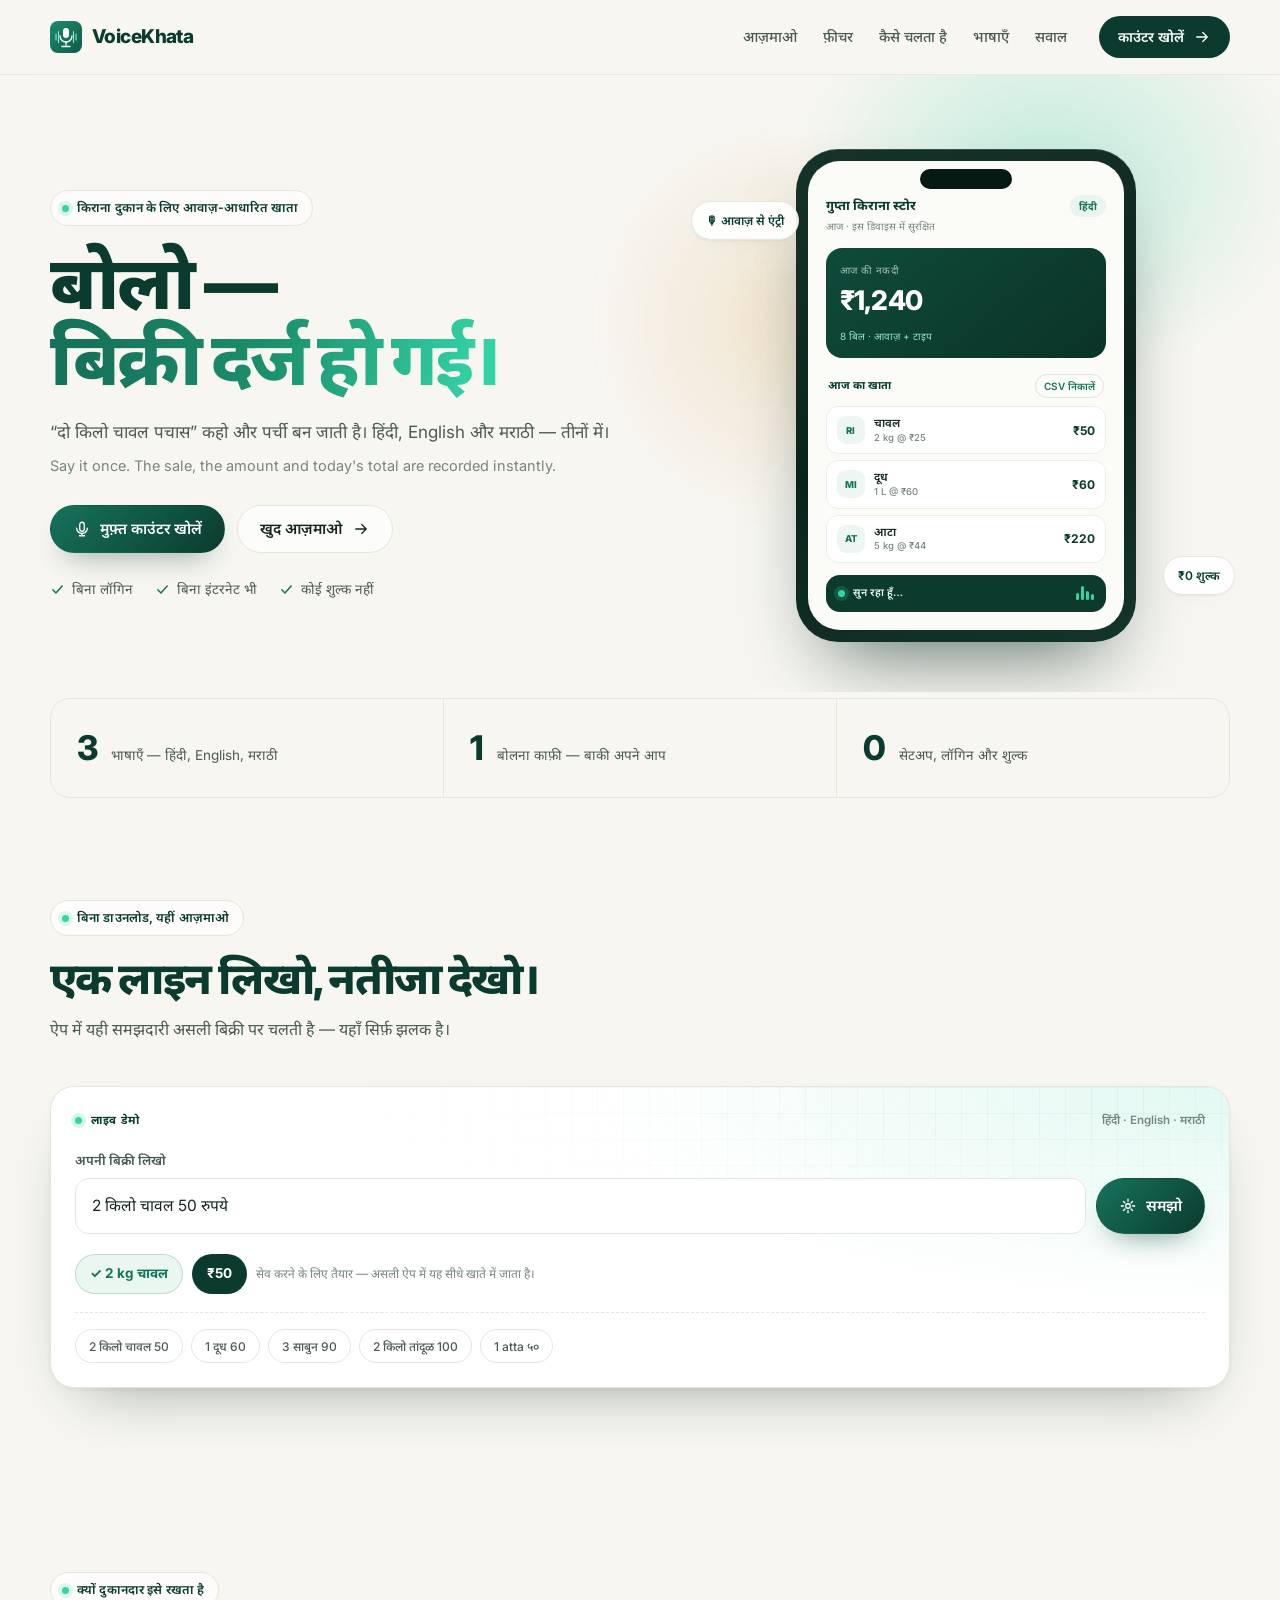
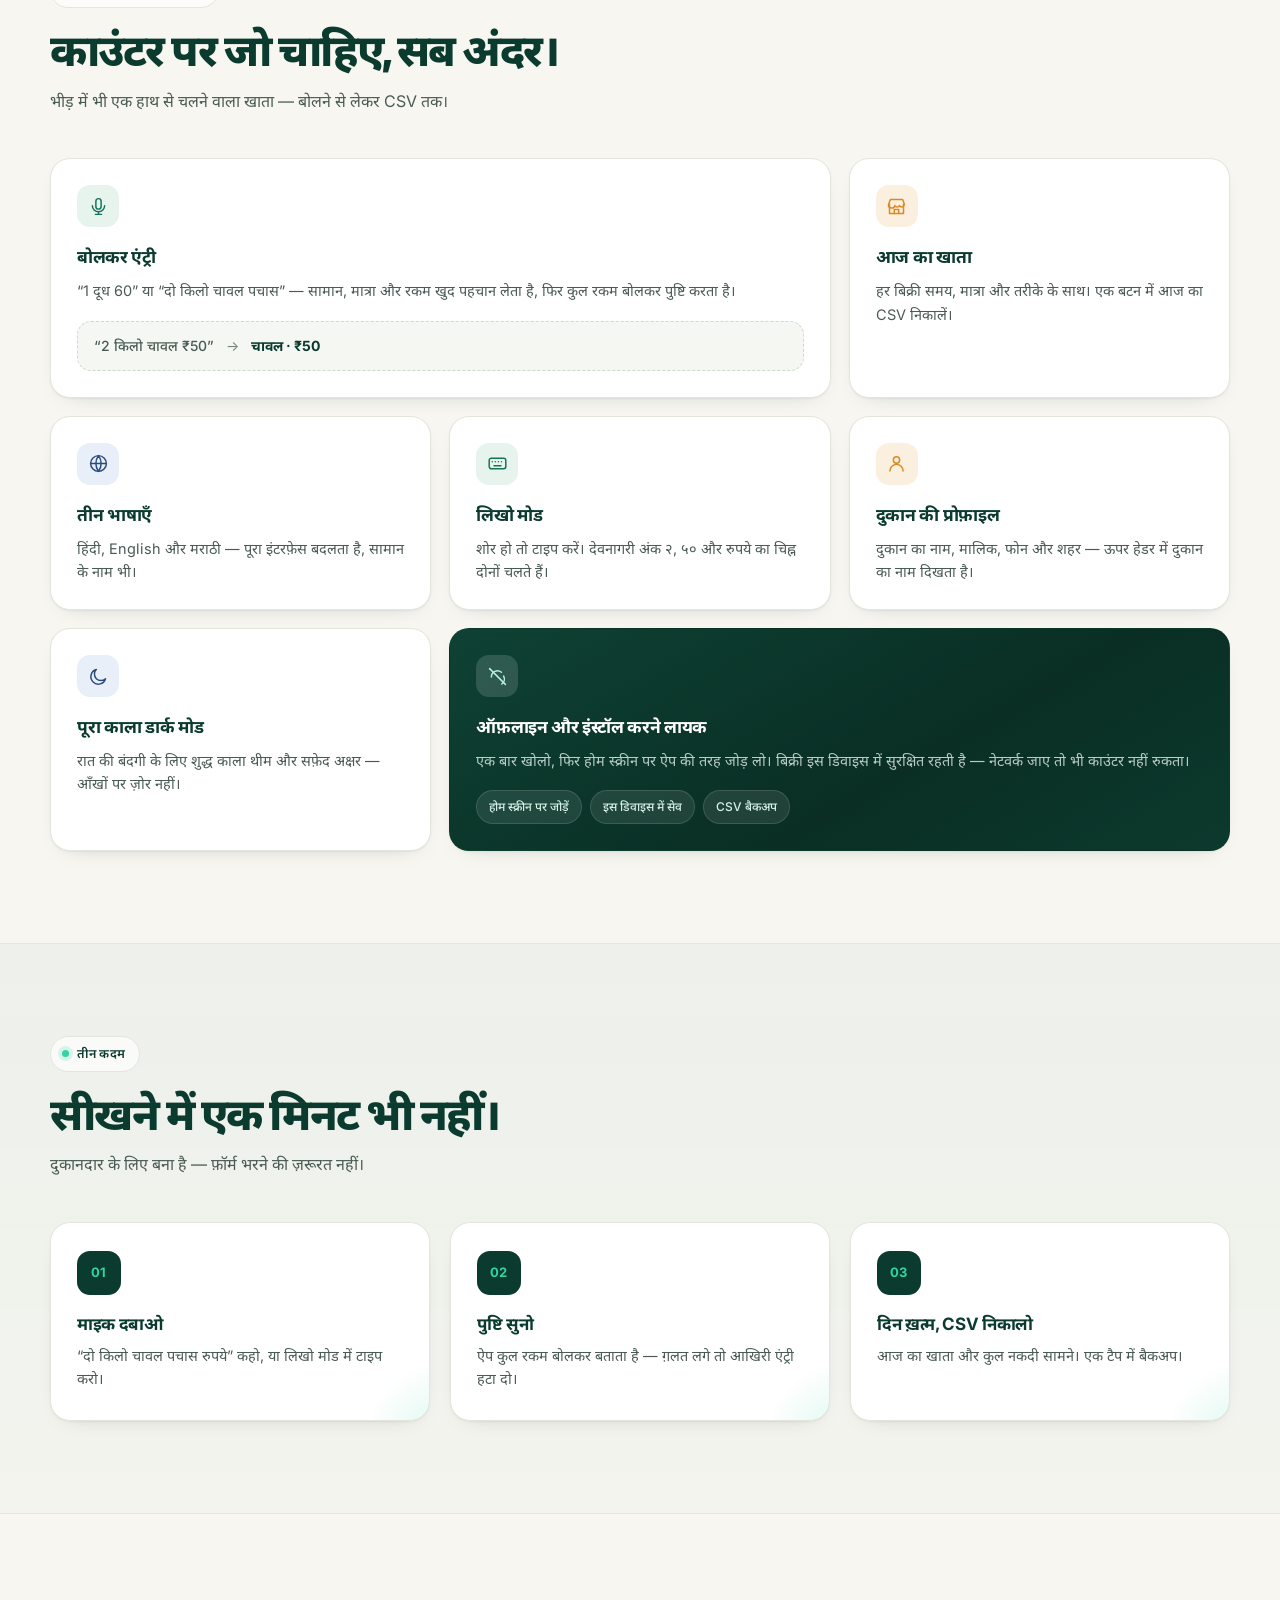
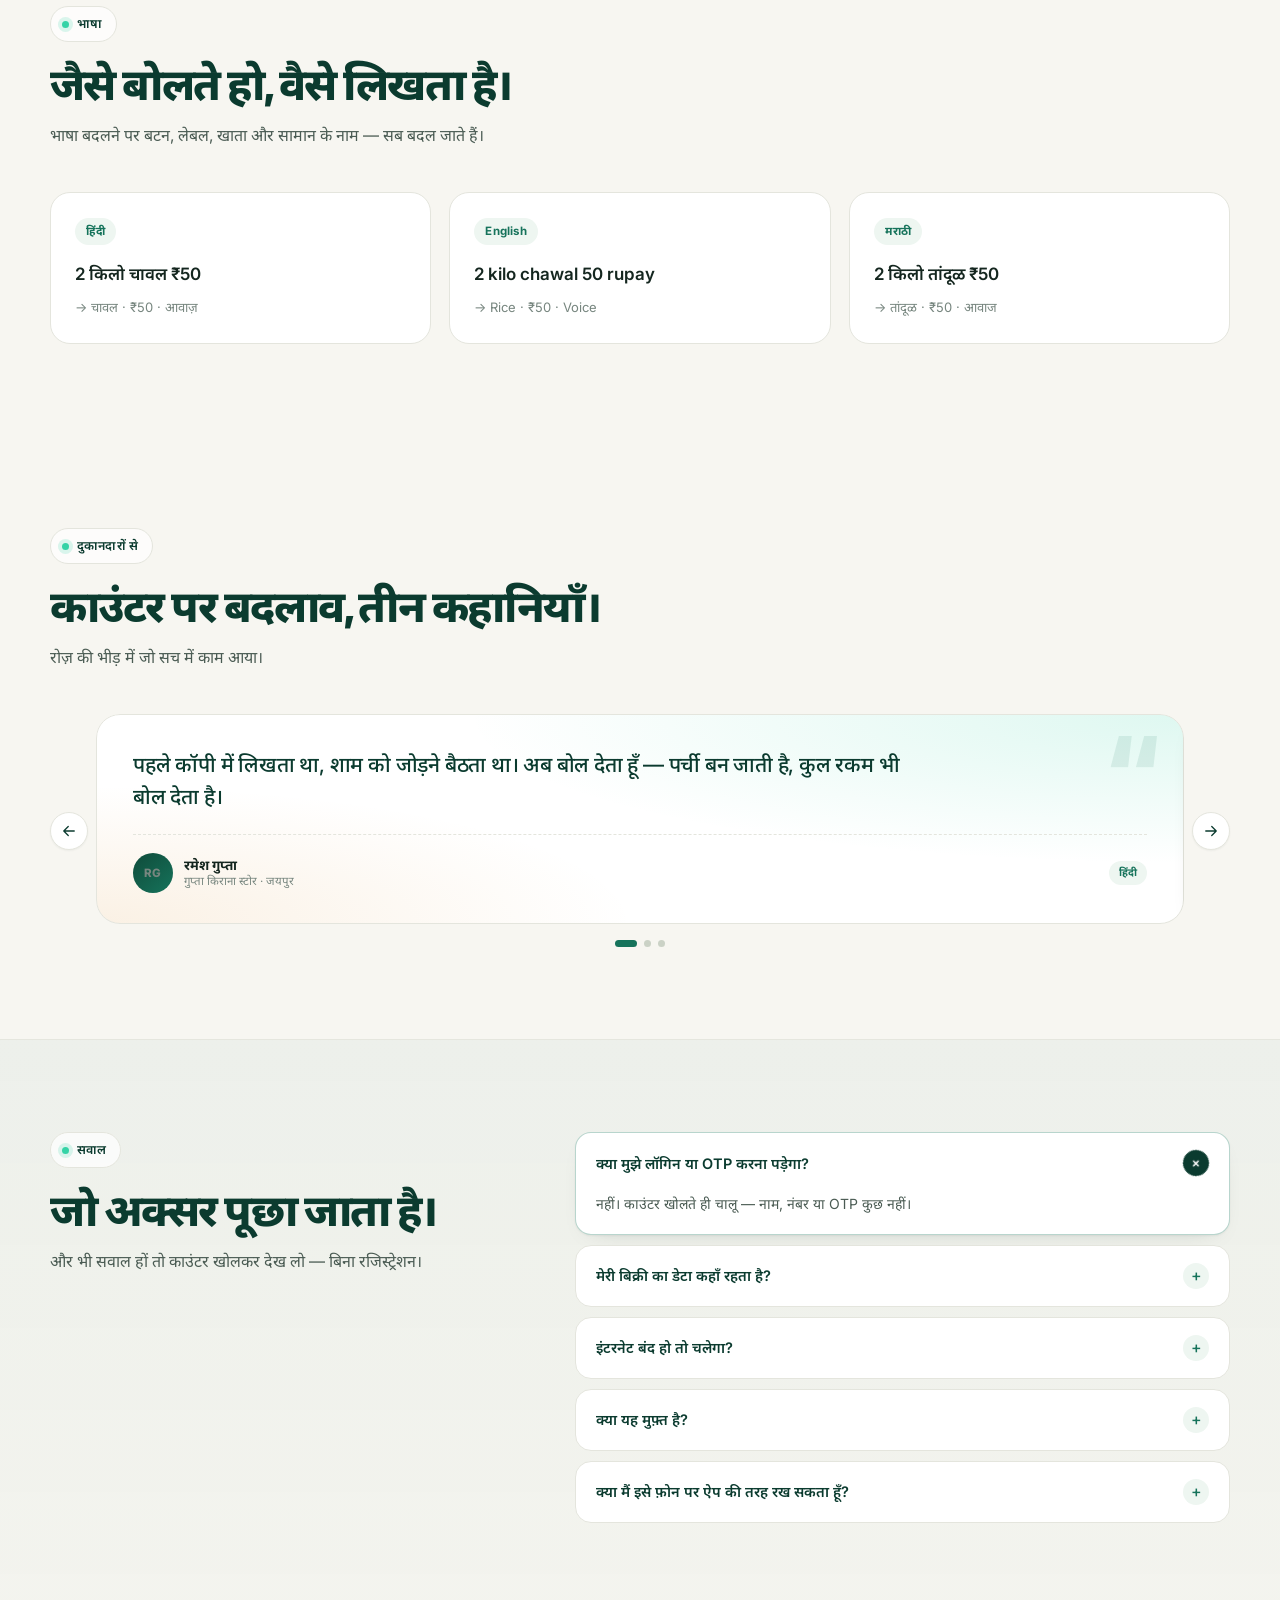
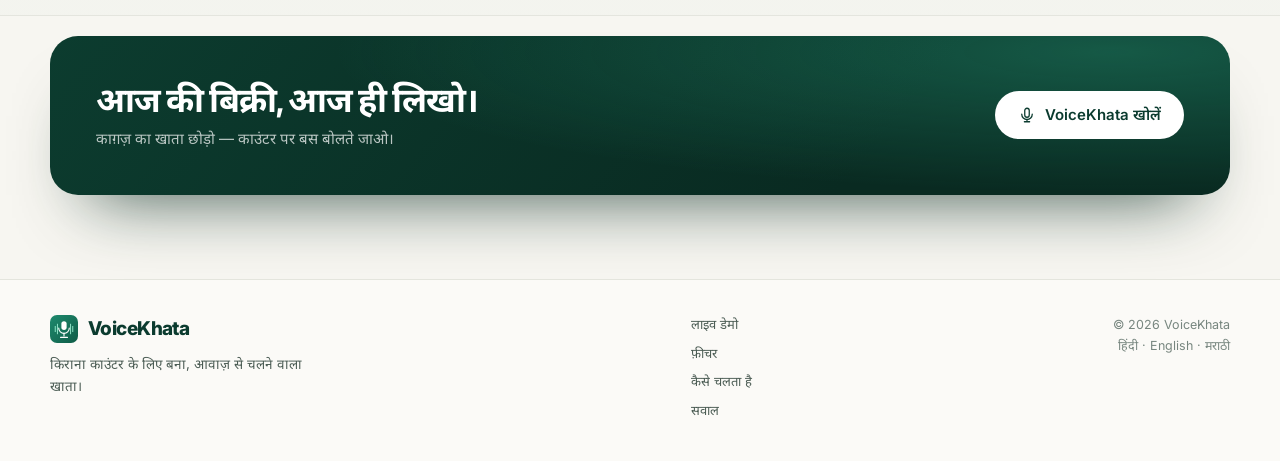
==== commit 1ced281b: "Add accounts, a voice studio and a menu drawer The three-line menu now opens a drawer with the accou" ====
--- a/web/site/index.html
+++ b/web/site/index.html
@@ -309,6 +309,62 @@
     </div>
   </section>
 
+  <!-- STORIES SLIDER -->
+  <section class="section" id="stories">
+    <div class="shell">
+      <header class="section__head">
+        <p class="eyebrow"><span class="dot"></span> दुकानदारों से</p>
+        <h2 class="section__title">काउंटर पर बदलाव, तीन कहानियाँ।</h2>
+        <p class="section__sub">रोज़ की भीड़ में जो सच में काम आया।</p>
+      </header>
+
+      <div class="tst" id="tst">
+        <button class="tst__nav tst__nav--prev" id="tstPrev" type="button" aria-label="Previous story">
+          <svg class="ic"><use href="#i-arrow"/></svg>
+        </button>
+
+        <div class="tst__viewport">
+          <div class="tst__track" id="tstTrack">
+            <article class="tst__slide">
+              <div class="tst__quote">“</div>
+              <p class="tst__text">पहले कॉपी में लिखता था, शाम को जोड़ने बैठता था। अब बोल देता हूँ — पर्ची बन जाती है, कुल रकम भी बोल देता है।</p>
+              <div class="tst__person">
+                <span class="tst__avatar">RG</span>
+                <div><b>रमेश गुप्ता</b><span>गुप्ता किराना स्टोर · जयपुर</span></div>
+                <span class="tst__tag">हिंदी</span>
+              </div>
+            </article>
+
+            <article class="tst__slide">
+              <div class="tst__quote">“</div>
+              <p class="tst__text">ग्राहक की भीड़ में एक हाथ से बिक्री लिखी जाती है। देवनागरी अंक २, ५० भी समझ लेता है — यही सबसे अच्छा लगा।</p>
+              <div class="tst__person">
+                <span class="tst__avatar">SP</span>
+                <div><b>सुनीता पाटिल</b><span>पाटिल किराणा · पुणे</span></div>
+                <span class="tst__tag">मराठी</span>
+              </div>
+            </article>
+
+            <article class="tst__slide">
+              <div class="tst__quote">“</div>
+              <p class="tst__text">रोज़ शाम को CSV निकालकर WhatsApp पर भेज देता हूँ। हिसाब साफ़, और काग़ज़ का खाता पूरा बंद।</p>
+              <div class="tst__person">
+                <span class="tst__avatar">AK</span>
+                <div><b>अनवर खान</b><span>खान जनरल स्टोर · भोपाल</span></div>
+                <span class="tst__tag">English</span>
+              </div>
+            </article>
+          </div>
+        </div>
+
+        <button class="tst__nav tst__nav--next" id="tstNext" type="button" aria-label="Next story">
+          <svg class="ic"><use href="#i-arrow"/></svg>
+        </button>
+        <div class="tst__dots" id="tstDots" role="tablist" aria-label="Stories"></div>
+      </div>
+    </div>
+  </section>
+
   <!-- FAQ -->
   <section class="section section--tint" id="faq">
     <div class="shell faq__grid">
@@ -505,6 +561,49 @@
     });
   });
   renderDemo();
+
+  /* ---------- stories slider ---------- */
+  const track = document.getElementById("tstTrack");
+  const slides = Array.from(track.children);
+  const dots = document.getElementById("tstDots");
+  const reduced = window.matchMedia("(prefers-reduced-motion: reduce)").matches;
+  let index = 0;
+  let auto = null;
+
+  slides.forEach((_, i) => {
+    const dot = document.createElement("button");
+    dot.type = "button";
+    dot.setAttribute("role", "tab");
+    dot.setAttribute("aria-label", `Story ${i + 1}`);
+    dot.addEventListener("click", () => { go(i); restart(); });
+    dots.appendChild(dot);
+  });
+
+  function go(next) {
+    index = (next + slides.length) % slides.length;
+    track.style.transform = `translateX(-${index * 100}%)`;
+    Array.from(dots.children).forEach((dot, i) => {
+      dot.classList.toggle("is-active", i === index);
+      dot.setAttribute("aria-selected", String(i === index));
+    });
+    slides.forEach((slide, i) => slide.setAttribute("aria-hidden", String(i !== index)));
+  }
+
+  function restart() {
+    if (reduced) return;
+    clearInterval(auto);
+    auto = setInterval(() => go(index + 1), 6500);
+  }
+
+  document.getElementById("tstPrev").addEventListener("click", () => { go(index - 1); restart(); });
+  document.getElementById("tstNext").addEventListener("click", () => { go(index + 1); restart(); });
+  const tst = document.getElementById("tst");
+  tst.addEventListener("mouseenter", () => clearInterval(auto));
+  tst.addEventListener("mouseleave", restart);
+  tst.addEventListener("focusin", () => clearInterval(auto));
+  tst.addEventListener("focusout", restart);
+  go(0);
+  restart();
 </script>
 </body>
 </html>
--- a/web/site/site.css
+++ b/web/site/site.css
@@ -883,3 +883,135 @@
   .nav__cta { padding: 0 14px; font-size: 13px; }
   .foot__grid { grid-template-columns: 1fr; }
 }
+
+/* ---------------------------- stories slider ---------------------------- */
+
+.tst {
+  position: relative;
+  padding: 0 46px;
+}
+
+.tst__viewport { overflow: hidden; border-radius: 24px; }
+
+.tst__track {
+  display: flex;
+  transition: transform 0.55s cubic-bezier(0.22, 1, 0.36, 1);
+  will-change: transform;
+}
+
+.tst__slide {
+  flex: 0 0 100%;
+  min-width: 0;
+  position: relative;
+  padding: 34px 36px 30px;
+  border-radius: 24px;
+  background:
+    radial-gradient(120% 130% at 100% 0%, rgba(52, 211, 166, 0.16), transparent 55%),
+    radial-gradient(90% 120% at 0% 100%, rgba(217, 138, 34, 0.12), transparent 55%),
+    var(--paper);
+  border: 1px solid var(--line);
+  box-shadow: var(--shadow-sm);
+  overflow: hidden;
+}
+
+.tst__quote {
+  position: absolute;
+  top: 6px;
+  right: 24px;
+  font-size: 110px;
+  line-height: 1;
+  font-weight: 800;
+  color: rgba(22, 115, 91, 0.1);
+  pointer-events: none;
+}
+
+.tst__text {
+  position: relative;
+  margin: 0;
+  max-width: 60ch;
+  font-size: clamp(17px, 2vw, 21px);
+  line-height: 1.5;
+  letter-spacing: -0.01em;
+  color: var(--forest);
+  font-weight: 500;
+}
+
+.tst__person {
+  display: flex;
+  align-items: center;
+  gap: 11px;
+  margin-top: 22px;
+  padding-top: 18px;
+  border-top: 1px dashed var(--line);
+}
+
+.tst__avatar {
+  display: grid;
+  place-items: center;
+  width: 40px;
+  height: 40px;
+  flex: none;
+  border-radius: 50%;
+  background: linear-gradient(140deg, #0F4B3A, #16735B);
+  color: #9df3d8;
+  font-size: 12px;
+  font-weight: 800;
+  letter-spacing: 0.02em;
+}
+
+.tst__person div { display: grid; line-height: 1.35; }
+.tst__person b { font-size: 13.5px; color: var(--ink); }
+.tst__person span { font-size: 11.5px; color: var(--muted); }
+.tst__tag { margin-left: auto; padding: 4px 10px; border-radius: 999px; background: #EEF6F1; color: var(--green) !important; font-size: 10.5px !important; font-weight: 700; }
+
+.tst__nav {
+  position: absolute;
+  top: 50%;
+  translate: 0 -50%;
+  z-index: 2;
+  display: grid;
+  place-items: center;
+  width: 38px;
+  height: 38px;
+  border-radius: 50%;
+  border: 1px solid var(--line);
+  background: var(--paper);
+  color: var(--forest);
+  box-shadow: var(--shadow-sm);
+  cursor: pointer;
+  transition: transform 0.22s, background 0.22s, color 0.22s, border-color 0.22s;
+}
+
+.tst__nav:hover { background: var(--forest); color: #fff; border-color: transparent; transform: translateY(-50%) scale(1.06); }
+.tst__nav--prev { left: 0; }
+.tst__nav--prev .ic { transform: rotate(180deg); }
+.tst__nav--next { right: 0; }
+
+.tst__dots { display: flex; justify-content: center; gap: 7px; margin-top: 16px; }
+
+.tst__dots button {
+  width: 7px;
+  height: 7px;
+  padding: 0;
+  border-radius: 999px;
+  border: 0;
+  background: #CBD2C6;
+  cursor: pointer;
+  transition: width 0.3s cubic-bezier(0.22, 1, 0.36, 1), background 0.25s;
+}
+
+.tst__dots button.is-active { width: 22px; background: var(--green); }
+
+@media (max-width: 720px) {
+  .tst { padding: 0 0 0 0; }
+  .tst__slide { padding: 24px 20px 24px; }
+  .tst__quote { font-size: 80px; right: 14px; }
+  .tst__nav { top: auto; bottom: -54px; translate: none; }
+  .tst__nav--prev { left: calc(50% - 52px); }
+  .tst__nav--next { right: calc(50% - 52px); }
+  .tst__dots { margin-top: 22px; }
+}
+
+@media (prefers-reduced-motion: reduce) {
+  .tst__track { transition: none; }
+}
